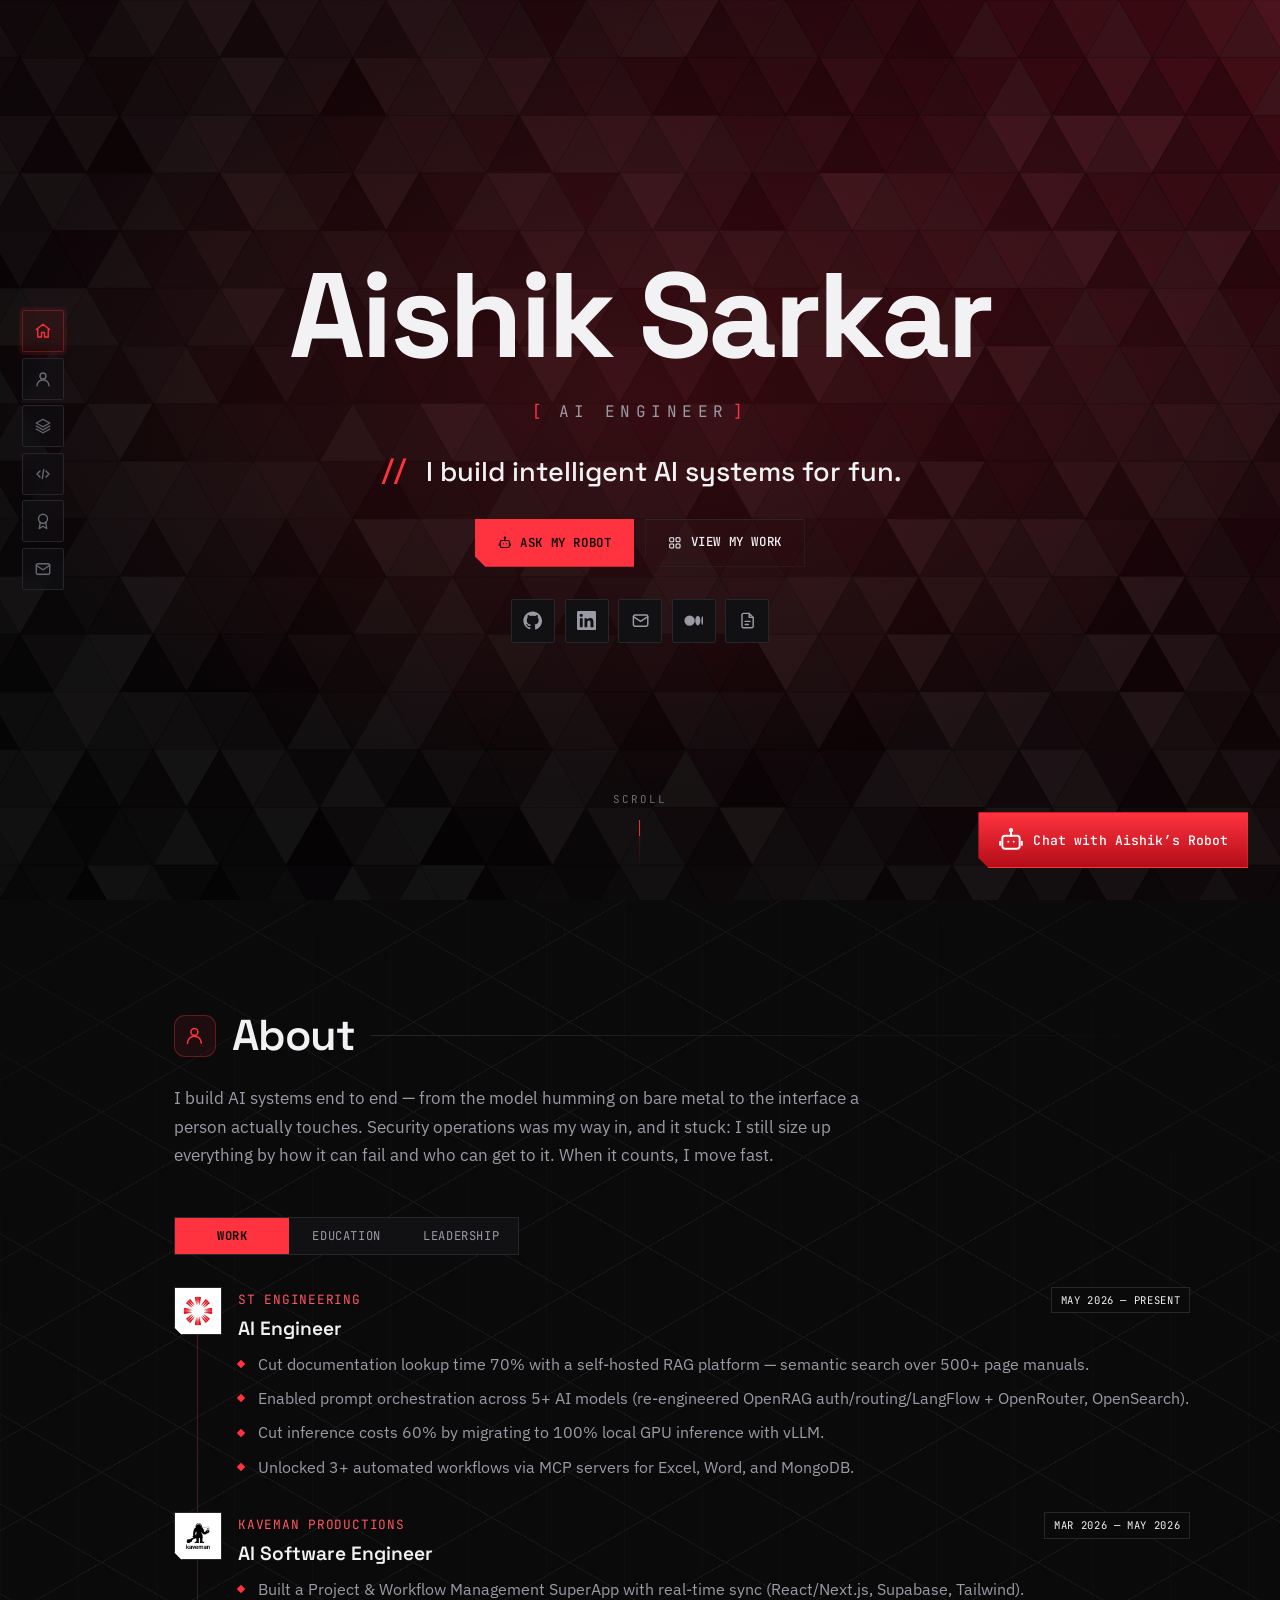
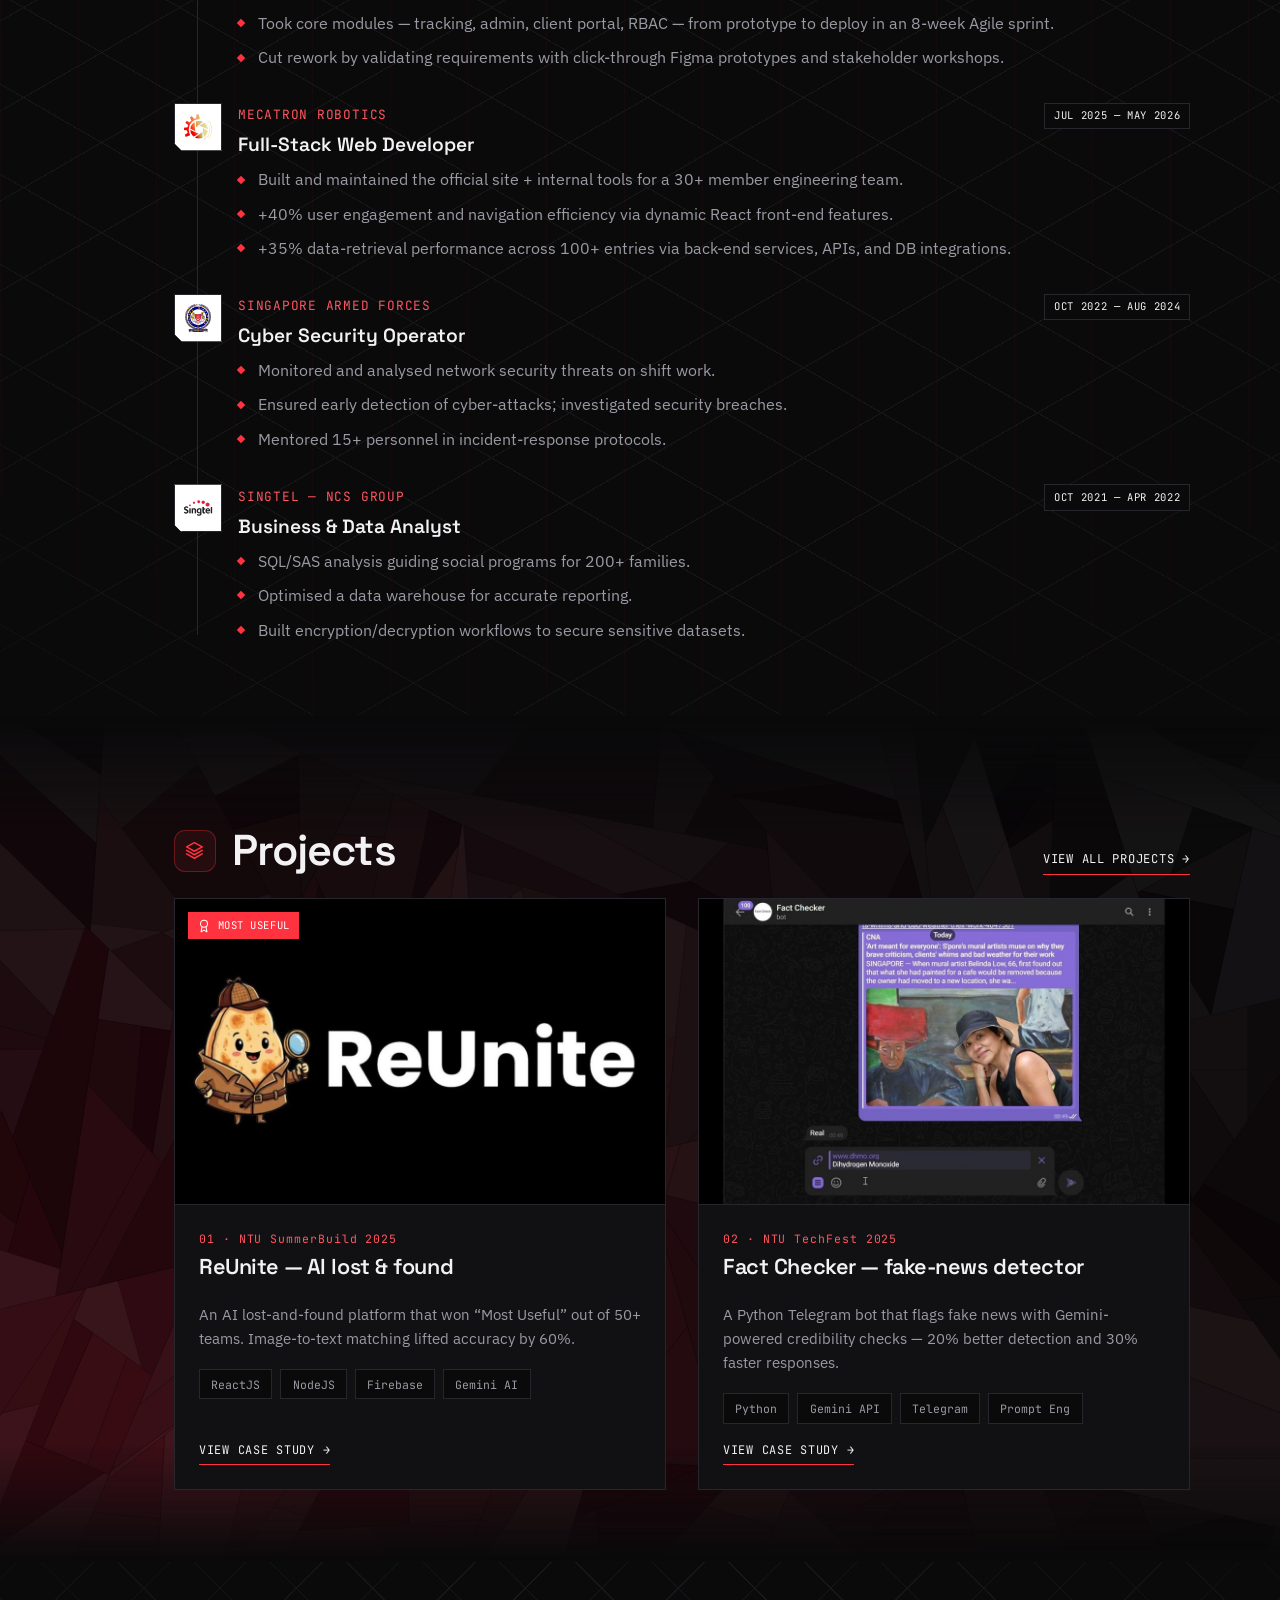
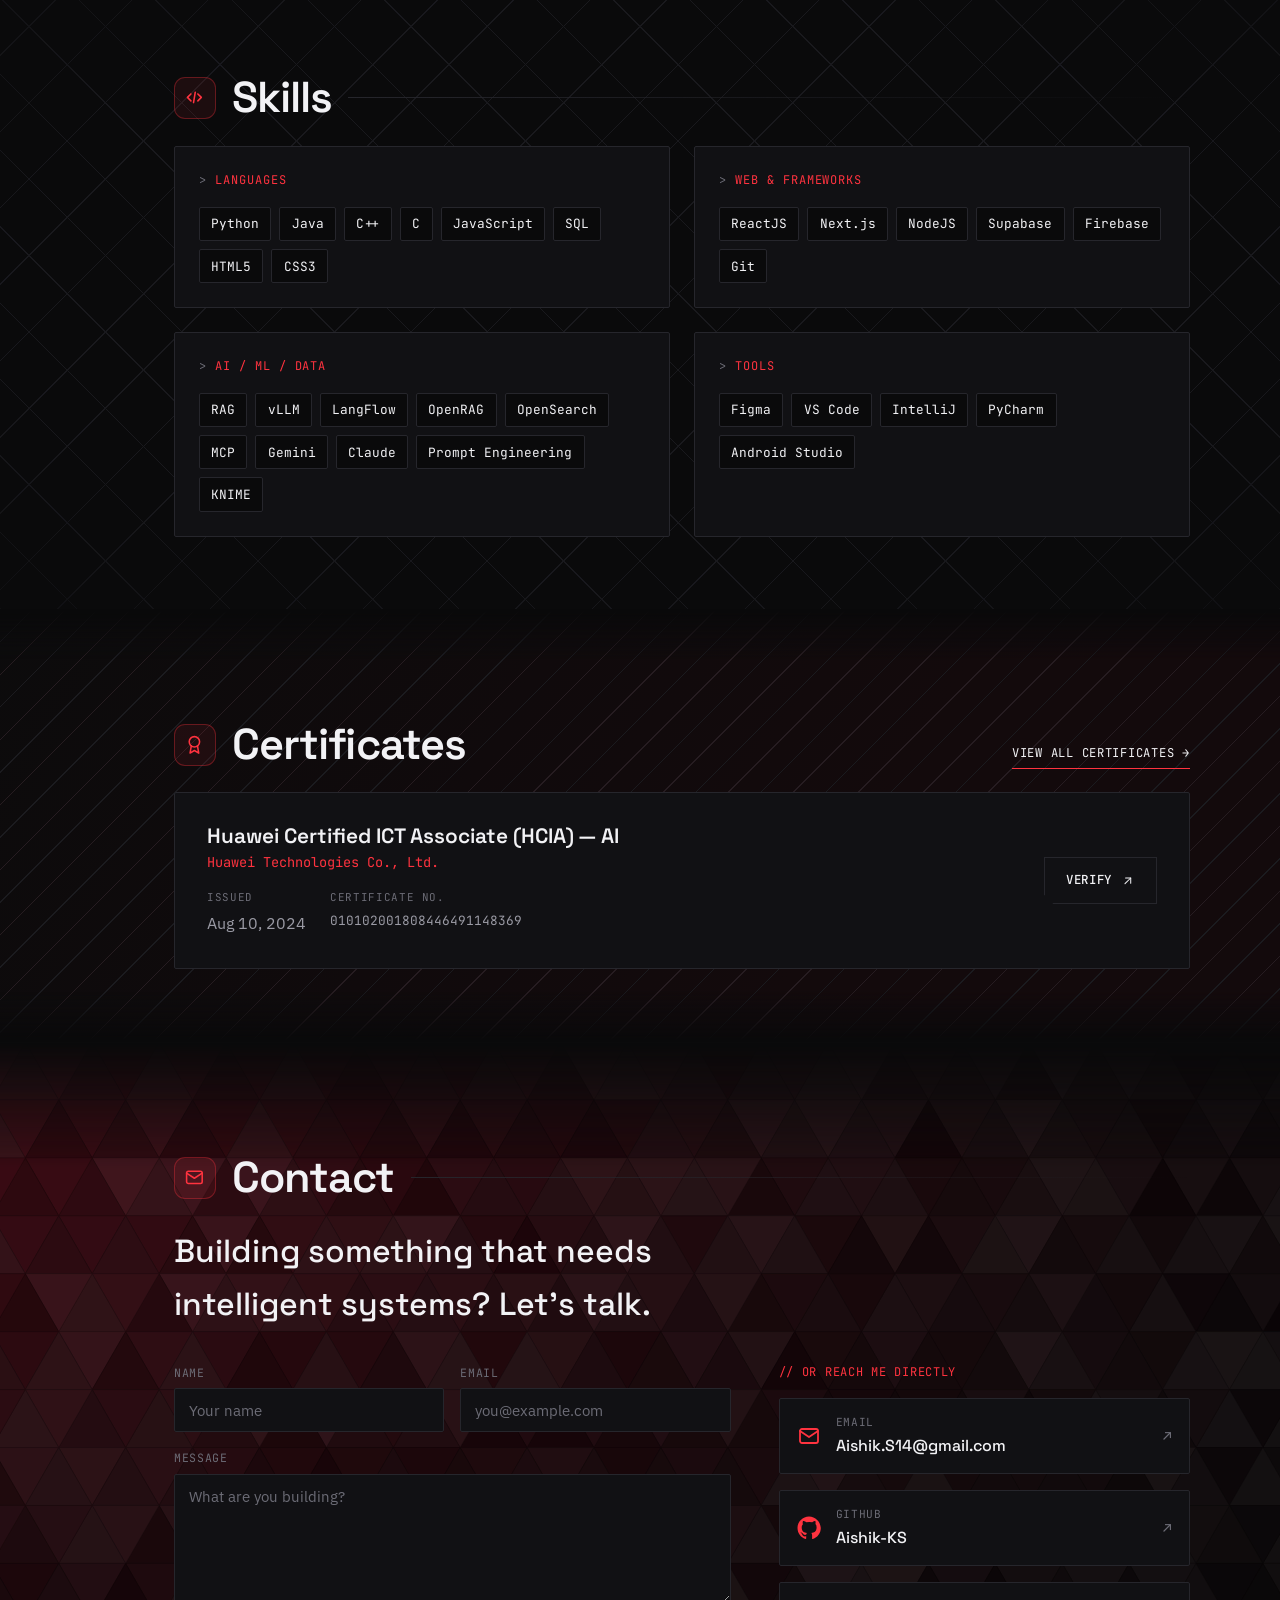
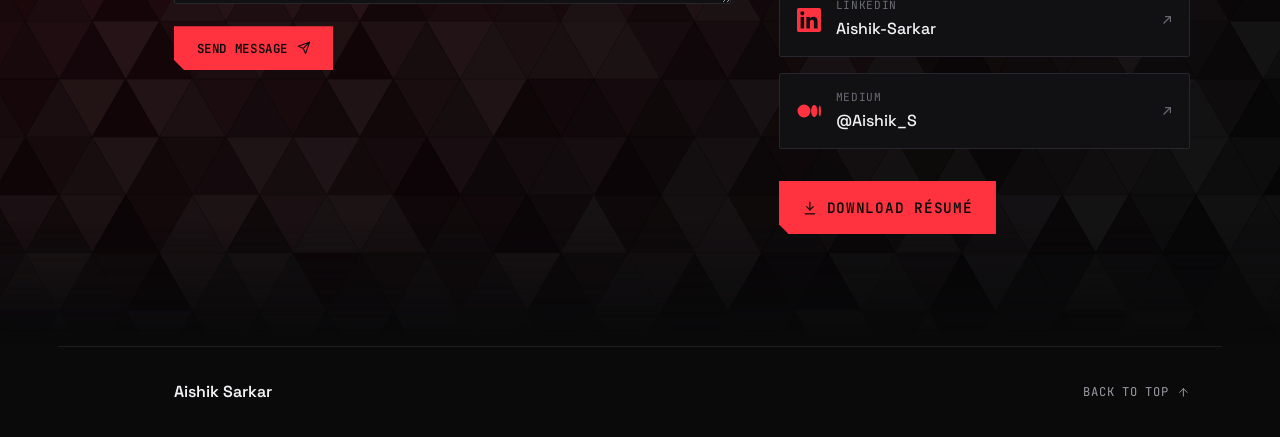
==== index.html @ 87cb4e8a "Website Upload" ====
<!DOCTYPE html>
<html lang="en">
<head>
  <meta charset="UTF-8" />
  <meta name="viewport" content="width=device-width, initial-scale=1.0" />

  <!-- ===== SEO / meta ===== -->
  <!-- Full legal name appears here once for SEO; display name is "Aishik Sarkar" everywhere on the page. -->
  <title>Aishik Kumar Sarkar — AI Software Engineer</title>
  <meta name="author" content="Aishik Kumar Sarkar" />
  <meta name="description" content="Aishik Sarkar — AI Software Engineer and CS (Hons) undergrad at NTU. I build self-hosted LLM systems and full-stack products." />
  <meta name="keywords" content="Aishik Sarkar, Aishik Kumar Sarkar, AI Software Engineer, LLM, RAG, NTU, portfolio" />
  <meta name="theme-color" content="#0a0a0b" />

  <!-- Open Graph / social preview (relative paths kept minimal; no external image dependency) -->
  <meta property="og:type" content="website" />
  <meta property="og:title" content="Aishik Sarkar — AI Software Engineer" />
  <meta property="og:description" content="I build intelligent AI systems for fun. Self-hosted LLM systems, RAG, and full-stack products." />
  <meta name="twitter:card" content="summary" />

  <!-- ===== Favicon: inline SVG data URI (no extra asset, crisp at any size) ===== -->
  <link rel="icon" href="data:image/svg+xml,%3Csvg%20xmlns='http://www.w3.org/2000/svg'%20viewBox='0%200%2032%2032'%3E%3Crect%20width='32'%20height='32'%20rx='7'%20fill='%230a0a0b'/%3E%3Ctext%20x='16'%20y='23'%20font-family='monospace'%20font-size='19'%20font-weight='700'%20text-anchor='middle'%20fill='%23ff333f'%3EA%3C/text%3E%3C/svg%3E" />

  <!-- ===== Fonts: Space Grotesk (display), IBM Plex Sans (body), JetBrains Mono (utility) ===== -->
  <link rel="preconnect" href="https://fonts.googleapis.com" />
  <link rel="preconnect" href="https://fonts.gstatic.com" crossorigin />
  <link rel="stylesheet"
    href="https://fonts.googleapis.com/css2?family=IBM+Plex+Sans:wght@400;500;600&family=JetBrains+Mono:wght@400;500;700&family=Space+Grotesk:wght@500;600;700&display=swap" />

  <!-- ===== Styles ===== -->
  <link rel="stylesheet" href="css/styles.css?v=5" />
</head>

<body>
  <!-- Accessibility: skip straight to content for keyboard/screen-reader users -->
  <a class="skip-link" href="#hero">Skip to content</a>

  <!-- Ambient background: layered red glow + faint grid + grain. Purely decorative. -->
  <div class="bg-ambient" aria-hidden="true">
    <!-- Isometric triangular mesh (see .bg-grid) — the main geometric texture. -->
    <div class="bg-grid"></div>
    <!-- Geometric accents: slow-rotating outlined shapes for a technical, engineered feel. -->
    <div class="bg-shape bg-shape--ring"></div>
    <div class="bg-shape bg-shape--diamond"></div>
    <div class="bg-shape bg-shape--hex"></div>
    <div class="bg-shape bg-shape--tri"></div>
    <div class="bg-shape bg-shape--plus bg-shape--plus-a"></div>
    <div class="bg-shape bg-shape--plus bg-shape--plus-b"></div>
    <div class="bg-grain"></div>
  </div>

  <!-- ============================================================= -->
  <!-- FLOATING SIDE NAVIGATION (desktop rail, expands on hover)      -->
  <!-- ============================================================= -->
  <nav class="sidenav" aria-label="Section navigation">
    <ul class="sidenav__list">
      <li>
        <a class="sidenav__link is-active" href="#hero" aria-label="Home">
          <span class="sidenav__icon" aria-hidden="true"><svg viewBox="0 0 24 24" fill="none" stroke="currentColor" stroke-width="1.8" stroke-linecap="round" stroke-linejoin="round"><path d="m3 10 9-7 9 7"/><path d="M5 9v11h5v-6h4v6h5V9"/></svg></span>
          <span class="sidenav__label">Home</span>
        </a>
      </li>
      <li>
        <a class="sidenav__link" href="#experience" aria-label="About">
          <span class="sidenav__icon" aria-hidden="true"><svg viewBox="0 0 24 24" fill="none" stroke="currentColor" stroke-width="1.8" stroke-linecap="round" stroke-linejoin="round"><path d="M20 21a8 8 0 1 0-16 0"/><circle cx="12" cy="8" r="4"/></svg></span>
          <span class="sidenav__label">About</span>
        </a>
      </li>
      <li>
        <a class="sidenav__link" href="#projects" aria-label="Projects">
          <span class="sidenav__icon" aria-hidden="true"><svg viewBox="0 0 24 24" fill="none" stroke="currentColor" stroke-width="1.8" stroke-linecap="round" stroke-linejoin="round"><path d="m12 3 9 5-9 5-9-5 9-5Z"/><path d="m3 12 9 5 9-5"/><path d="m3 16 9 5 9-5"/></svg></span>
          <span class="sidenav__label">Projects</span>
        </a>
      </li>
      <li>
        <a class="sidenav__link" href="#skills" aria-label="Skills">
          <span class="sidenav__icon" aria-hidden="true"><svg viewBox="0 0 24 24" fill="none" stroke="currentColor" stroke-width="1.8" stroke-linecap="round" stroke-linejoin="round"><path d="m8 8-4 4 4 4"/><path d="m16 8 4 4-4 4"/><path d="m13 6-2 12"/></svg></span>
          <span class="sidenav__label">Skills</span>
        </a>
      </li>
      <li>
        <a class="sidenav__link" href="#certificates" aria-label="Certificates">
          <span class="sidenav__icon" aria-hidden="true"><svg viewBox="0 0 24 24" fill="none" stroke="currentColor" stroke-width="1.8" stroke-linecap="round" stroke-linejoin="round"><circle cx="12" cy="9" r="6"/><path d="M8.5 13.5 7 22l5-3 5 3-1.5-8.5"/></svg></span>
          <span class="sidenav__label">Certificates</span>
        </a>
      </li>
      <li>
        <a class="sidenav__link" href="#contact" aria-label="Contact">
          <span class="sidenav__icon" aria-hidden="true"><svg viewBox="0 0 24 24" fill="none" stroke="currentColor" stroke-width="1.8" stroke-linecap="round" stroke-linejoin="round"><rect x="3" y="5" width="18" height="14" rx="2"/><path d="m3 7 9 6 9-6"/></svg></span>
          <span class="sidenav__label">Contact</span>
        </a>
      </li>
    </ul>
  </nav>

  <!-- Mobile: floating button that opens the drawer -->
  <button class="nav-toggle" aria-label="Open navigation menu" aria-expanded="false" aria-controls="mobile-drawer">
    <span class="nav-toggle__bar"></span>
    <span class="nav-toggle__bar"></span>
    <span class="nav-toggle__bar"></span>
  </button>

  <!-- Mobile: drawer overlay (populated with the same links) -->
  <div class="mobile-drawer" id="mobile-drawer" role="dialog" aria-modal="true" aria-label="Navigation menu" hidden>
    <nav class="mobile-drawer__nav" aria-label="Section navigation (mobile)">
      <a class="mobile-drawer__link" href="#hero"><span class="mobile-drawer__idx">01</span> Home</a>
      <a class="mobile-drawer__link" href="#experience"><span class="mobile-drawer__idx">02</span> About</a>
      <a class="mobile-drawer__link" href="#projects"><span class="mobile-drawer__idx">03</span> Projects</a>
      <a class="mobile-drawer__link" href="#skills"><span class="mobile-drawer__idx">04</span> Skills</a>
      <a class="mobile-drawer__link" href="#certificates"><span class="mobile-drawer__idx">05</span> Certificates</a>
      <a class="mobile-drawer__link" href="#contact"><span class="mobile-drawer__idx">06</span> Contact</a>
    </nav>
  </div>

  <main>
    <!-- ============================================================= -->
    <!-- 01 · HERO                                                      -->
    <!-- ============================================================= -->
    <section id="hero" class="hero" aria-labelledby="hero-name">
      <div class="hero__inner">
        <h1 id="hero-name" class="hero__name reveal">
          <span class="hero__name-box">
            <!-- Ghost reserves the final width so the streamed text types into a stable,
                 centered slot instead of re-centering on every character. -->
            <span class="hero__name-ghost" aria-hidden="true">Aishik Sarkar</span>
            <span class="hero__name-fill">
              <span class="hero__name-stream" data-stream data-stream-text="Aishik Sarkar">Aishik Sarkar</span>
            </span>
          </span>
        </h1>

        <p class="hero__role reveal">AI Engineer</p>

        <p class="hero__tagline reveal">I build intelligent AI systems for fun.</p>

        <div class="hero__cta reveal">
          <!-- Primary CTA opens the on-page assistant — a builder's twist on "contact me". -->
          <button type="button" class="btn btn--primary" data-chat-open>
            <svg class="icon" aria-hidden="true" viewBox="0 0 24 24" fill="none" stroke="currentColor" stroke-width="1.8" stroke-linecap="round" stroke-linejoin="round"><rect x="4" y="8" width="16" height="12" rx="2.5"/><path d="M12 8V4.5"/><circle cx="12" cy="3" r="1.1"/><path d="M9.5 13.5h.01M14.5 13.5h.01"/><path d="M2 13.5v3M22 13.5v3"/></svg>
            Ask my Robot
          </button>
          <a class="btn btn--ghost" href="#projects">
            <svg class="icon" aria-hidden="true" viewBox="0 0 24 24" fill="none" stroke="currentColor" stroke-width="1.8" stroke-linecap="round" stroke-linejoin="round"><rect x="3" y="3" width="7" height="7" rx="1.5"/><rect x="14" y="3" width="7" height="7" rx="1.5"/><rect x="3" y="14" width="7" height="7" rx="1.5"/><rect x="14" y="14" width="7" height="7" rx="1.5"/></svg>
            View my work
          </a>
        </div>

        <ul class="hero__socials reveal" aria-label="Elsewhere">
          <li>
            <a class="icon-link" href="https://github.com/Aishik-KS" target="_blank" rel="noopener noreferrer" aria-label="GitHub">
              <svg class="icon" aria-hidden="true" viewBox="0 0 24 24" fill="currentColor"><path d="M12 .5C5.7.5.5 5.7.5 12c0 5.1 3.3 9.4 7.9 10.9.6.1.8-.3.8-.6v-2c-3.2.7-3.9-1.5-3.9-1.5-.5-1.3-1.3-1.7-1.3-1.7-1.1-.7.1-.7.1-.7 1.2.1 1.8 1.2 1.8 1.2 1 1.8 2.7 1.3 3.4 1 .1-.8.4-1.3.7-1.6-2.6-.3-5.3-1.3-5.3-5.7 0-1.3.5-2.3 1.2-3.1-.1-.3-.5-1.5.1-3.1 0 0 1-.3 3.3 1.2a11.5 11.5 0 0 1 6 0C17.3 4.7 18.3 5 18.3 5c.6 1.6.2 2.8.1 3.1.8.8 1.2 1.8 1.2 3.1 0 4.4-2.7 5.4-5.3 5.7.4.4.8 1.1.8 2.2v3.3c0 .3.2.7.8.6 4.6-1.5 7.9-5.8 7.9-10.9C23.5 5.7 18.3.5 12 .5Z"/></svg>
            </a>
          </li>
          <li>
            <a class="icon-link" href="https://www.linkedin.com/in/Aishik-Sarkar" target="_blank" rel="noopener noreferrer" aria-label="LinkedIn">
              <svg class="icon" aria-hidden="true" viewBox="0 0 24 24" fill="currentColor"><path d="M20.4 20.4h-3.5v-5.6c0-1.3 0-3-1.9-3s-2.1 1.4-2.1 2.9v5.7H9.4V9h3.4v1.6h.1c.5-.9 1.6-1.9 3.4-1.9 3.6 0 4.3 2.4 4.3 5.5v6.2zM5.3 7.4a2 2 0 1 1 0-4.1 2 2 0 0 1 0 4.1zM7.1 20.4H3.6V9h3.5v11.4zM22.2 0H1.8C.8 0 0 .8 0 1.7v20.5c0 1 .8 1.7 1.8 1.7h20.4c1 0 1.8-.8 1.8-1.7V1.7c0-.9-.8-1.7-1.8-1.7z"/></svg>
            </a>
          </li>
          <li>
            <a class="icon-link" href="mailto:Aishik.S14@gmail.com" aria-label="Email">
              <svg class="icon" aria-hidden="true" viewBox="0 0 24 24" fill="none" stroke="currentColor" stroke-width="1.8" stroke-linecap="round" stroke-linejoin="round"><rect x="3" y="5" width="18" height="14" rx="2"/><path d="m3 7 9 6 9-6"/></svg>
            </a>
          </li>
          <li>
            <a class="icon-link" href="https://medium.com/@Aishik_S" target="_blank" rel="noopener noreferrer" aria-label="Medium">
              <svg class="icon" aria-hidden="true" viewBox="0 0 24 24" fill="currentColor"><path d="M13.5 12a6.5 6.5 0 1 1-13 0 6.5 6.5 0 0 1 13 0ZM20.5 12c0 3.4-1.5 6.1-3.2 6.1-1.8 0-3.2-2.7-3.2-6.1 0-3.4 1.4-6.1 3.2-6.1 1.7 0 3.2 2.7 3.2 6.1ZM24 12c0 3-.5 5.5-1.2 5.5-.6 0-1.1-2.5-1.1-5.5s.5-5.5 1.1-5.5c.7 0 1.2 2.5 1.2 5.5Z"/></svg>
            </a>
          </li>
          <li>
            <a class="icon-link" href="assets/resume.pdf" target="_blank" rel="noopener noreferrer" aria-label="Résumé (PDF)">
              <svg class="icon" aria-hidden="true" viewBox="0 0 24 24" fill="none" stroke="currentColor" stroke-width="1.8" stroke-linecap="round" stroke-linejoin="round"><path d="M14 3H7a2 2 0 0 0-2 2v14a2 2 0 0 0 2 2h10a2 2 0 0 0 2-2V8z"/><path d="M14 3v5h5"/><path d="M9 13h6M9 17h4"/></svg>
            </a>
          </li>
        </ul>
      </div>

      <a class="hero__scroll" href="#experience" aria-label="Scroll to About section">
        <span class="hero__scroll-text">scroll</span>
        <span class="hero__scroll-line" aria-hidden="true"></span>
      </a>
    </section>

    <!-- ============================================================= -->
    <!-- 01 · EXPERIENCE — combined tabs: Experience / Education /       -->
    <!--      Leadership. (About prose folded into the intro below.)     -->
    <!-- ============================================================= -->
    <section id="experience" class="section sec-mesh">
      <header class="section__head reveal">
        <span class="section__idx" aria-hidden="true"><svg viewBox="0 0 24 24" fill="none" stroke="currentColor" stroke-width="1.8" stroke-linecap="round" stroke-linejoin="round"><path d="M20 21a8 8 0 1 0-16 0"/><circle cx="12" cy="8" r="4"/></svg></span>
        <h2 class="section__title">About</h2>
        <span class="section__rule" aria-hidden="true"></span>
      </header>

      <p class="section__intro reveal">
        I build AI systems end to end &mdash; from the model humming on bare metal to the interface
        a person actually touches. Security operations was my way in, and it stuck: I still size up
        everything by how it can fail and who can get to it. When it counts, I move fast.
      </p>

      <!-- `style="grid-template-columns:1fr"` collapses the About layout to full width
           while the aside (portrait + résumé) is hidden. Remove it to restore the two-column
           layout when the aside below is reactivated. -->
      <div class="exp-grid" style="grid-template-columns:1fr">
        <div class="exp-main">
          <!-- Segmented toggle with a sliding indicator (JS moves .seg__ind). -->
          <div class="seg reveal" id="expSeg" role="tablist" aria-label="Work, education, or leadership">
            <button class="seg__btn is-active" role="tab" id="tab-work" aria-selected="true" aria-controls="panel-work" type="button">Work</button>
            <button class="seg__btn" role="tab" id="tab-edu" aria-selected="false" aria-controls="panel-edu" type="button" tabindex="-1">Education</button>
            <button class="seg__btn" role="tab" id="tab-lead" aria-selected="false" aria-controls="panel-lead" type="button" tabindex="-1">Leadership</button>
            <span class="seg__ind" aria-hidden="true"></span>
          </div>

          <!-- Work — timeline entries keep the current style, now with org logo tiles. -->
          <div class="tl-panel reveal" role="tabpanel" id="panel-work" aria-labelledby="tab-work" tabindex="0">
            <ol class="timeline">
              <li class="timeline__item">
                <span class="timeline__logo" aria-hidden="true"><img src="assets/img/logos/st.png" alt="" onload="this.parentNode.classList.add('has-img')" onerror="this.remove()">ST</span>
                <div class="timeline__body">
                  <div class="timeline__head"><span class="timeline__org">ST Engineering</span><span class="timeline__date">May 2026 — Present</span></div>
                  <h3 class="timeline__role">AI Engineer</h3>
                  <ul class="timeline__points">
                    <li>Cut documentation lookup time 70% with a self-hosted RAG platform — semantic search over 500+ page manuals.</li>
                    <li>Enabled prompt orchestration across 5+ AI models (re-engineered OpenRAG auth/routing/LangFlow + OpenRouter, OpenSearch).</li>
                    <li>Cut inference costs 60% by migrating to 100% local GPU inference with vLLM.</li>
                    <li>Unlocked 3+ automated workflows via MCP servers for Excel, Word, and MongoDB.</li>
                  </ul>
                </div>
              </li>
              <li class="timeline__item">
                <span class="timeline__logo" aria-hidden="true"><img src="assets/img/logos/kaveman.png" alt="" onload="this.parentNode.classList.add('has-img')" onerror="this.remove()">KP</span>
                <div class="timeline__body">
                  <div class="timeline__head"><span class="timeline__org">Kaveman Productions</span><span class="timeline__date">Mar 2026 — May 2026</span></div>
                  <h3 class="timeline__role">AI Software Engineer</h3>
                  <ul class="timeline__points">
                    <li>Built a Project &amp; Workflow Management SuperApp with real-time sync (React/Next.js, Supabase, Tailwind).</li>
                    <li>Took core modules — tracking, admin, client portal, RBAC — from prototype to deploy in an 8-week Agile sprint.</li>
                    <li>Cut rework by validating requirements with click-through Figma prototypes and stakeholder workshops.</li>
                  </ul>
                </div>
              </li>
              <li class="timeline__item">
                <span class="timeline__logo" aria-hidden="true"><img src="assets/img/logos/mecatron.png" alt="" onload="this.parentNode.classList.add('has-img')" onerror="this.remove()">MR</span>
                <div class="timeline__body">
                  <div class="timeline__head"><span class="timeline__org">Mecatron Robotics</span><span class="timeline__date">Jul 2025 — May 2026</span></div>
                  <h3 class="timeline__role">Full-Stack Web Developer</h3>
                  <ul class="timeline__points">
                    <li>Built and maintained the official site + internal tools for a 30+ member engineering team.</li>
                    <li>+40% user engagement and navigation efficiency via dynamic React front-end features.</li>
                    <li>+35% data-retrieval performance across 100+ entries via back-end services, APIs, and DB integrations.</li>
                  </ul>
                </div>
              </li>
              <li class="timeline__item">
                <span class="timeline__logo" aria-hidden="true"><img src="assets/img/logos/saf.png" alt="" onload="this.parentNode.classList.add('has-img')" onerror="this.remove()">SAF</span>
                <div class="timeline__body">
                  <div class="timeline__head"><span class="timeline__org">Singapore Armed Forces</span><span class="timeline__date">Oct 2022 — Aug 2024</span></div>
                  <h3 class="timeline__role">Cyber Security Operator</h3>
                  <ul class="timeline__points">
                    <li>Monitored and analysed network security threats on shift work.</li>
                    <li>Ensured early detection of cyber-attacks; investigated security breaches.</li>
                    <li>Mentored 15+ personnel in incident-response protocols.</li>
                  </ul>
                </div>
              </li>
              <li class="timeline__item">
                <span class="timeline__logo" aria-hidden="true"><img src="assets/img/logos/singtel.png" alt="" onload="this.parentNode.classList.add('has-img')" onerror="this.remove()">NCS</span>
                <div class="timeline__body">
                  <div class="timeline__head"><span class="timeline__org">Singtel — NCS Group</span><span class="timeline__date">Oct 2021 — Apr 2022</span></div>
                  <h3 class="timeline__role">Business &amp; Data Analyst</h3>
                  <ul class="timeline__points">
                    <li>SQL/SAS analysis guiding social programs for 200+ families.</li>
                    <li>Optimised a data warehouse for accurate reporting.</li>
                    <li>Built encryption/decryption workflows to secure sensitive datasets.</li>
                  </ul>
                </div>
              </li>
            </ol>
          </div>

          <!-- Education -->
          <div class="tl-panel reveal" role="tabpanel" id="panel-edu" aria-labelledby="tab-edu" tabindex="0" hidden>
            <ol class="timeline">
              <li class="timeline__item">
                <span class="timeline__logo" aria-hidden="true"><img src="assets/img/logos/ntu.png" alt="" onload="this.parentNode.classList.add('has-img')" onerror="this.remove()">NTU</span>
                <div class="timeline__body">
                  <div class="timeline__head"><span class="timeline__org">Nanyang Technological University</span><span class="timeline__date">Aug 2024 — Jun 2028</span></div>
                  <h3 class="timeline__role">BComp (Hons), Computer Science</h3>
                  <ul class="timeline__points">
                    <li>Double specialisation in AI &amp; Data Science.</li>
                    <li>Work-Study Degree Programme with ST Engineering.</li>
                    <li>Coursework: data structures &amp; algorithms, AI, software engineering, OS.</li>
                  </ul>
                </div>
              </li>
              <li class="timeline__item">
                <span class="timeline__logo" aria-hidden="true"><img src="assets/img/logos/sp.png" alt="" onload="this.parentNode.classList.add('has-img')" onerror="this.remove()">SP</span>
                <div class="timeline__body">
                  <div class="timeline__head"><span class="timeline__org">Singapore Polytechnic</span><span class="timeline__date">Aug 2019 — Apr 2022</span></div>
                  <h3 class="timeline__role">Diploma, Computer Engineering</h3>
                  <ul class="timeline__points">
                    <li>Singtel Engineering Scholar · Director&rsquo;s Honour Roll 2019.</li>
                    <li>CCA Gold with Honours · Certificate of Achievement 2020.</li>
                    <li>Focus: machine learning, IoT, and embedded systems.</li>
                  </ul>
                </div>
              </li>
            </ol>
          </div>

          <!-- Leadership -->
          <div class="tl-panel reveal" role="tabpanel" id="panel-lead" aria-labelledby="tab-lead" tabindex="0" hidden>
            <ol class="timeline">
              <li class="timeline__item">
                <span class="timeline__logo" aria-hidden="true"><img src="assets/img/logos/dlw.png?v=3" alt="" onload="this.parentNode.classList.add('has-img')" onerror="this.remove()">DLW</span>
                <div class="timeline__body">
                  <div class="timeline__head"><span class="timeline__org">NTU Deep Learning Week 2027</span><span class="timeline__date">May 2026 — Present</span></div>
                  <h3 class="timeline__role">Deputy President</h3>
                  <ul class="timeline__points">
                    <li>Lead one of ASEAN&rsquo;s largest student-run AI hackathons — 1000+ participants.</li>
                    <li>Oversee 50+ organizers across 5 executive divisions.</li>
                    <li>Drive partnerships with industry sponsors, universities, and AI professionals.</li>
                  </ul>
                </div>
              </li>
              <li class="timeline__item">
                <span class="timeline__logo" aria-hidden="true"><img src="assets/img/logos/dlw.png?v=3" alt="" onload="this.parentNode.classList.add('has-img')" onerror="this.remove()">DLW</span>
                <div class="timeline__body">
                  <div class="timeline__head"><span class="timeline__org">NTU Deep Learning Week 2026</span><span class="timeline__date">Aug 2025 — May 2026</span></div>
                  <h3 class="timeline__role">Academics Division</h3>
                  <ul class="timeline__points">
                    <li>Built the academic framework for a 7-day AI hackathon with 1000+ participants.</li>
                    <li>Defined the technical scope and evaluation workflow for each track.</li>
                    <li>Built an automated scoring system that cut manual evaluation time.</li>
                  </ul>
                </div>
              </li>
              <li class="timeline__item">
                <span class="timeline__logo" aria-hidden="true"><img src="assets/img/logos/mlda.png" alt="" onload="this.parentNode.classList.add('has-img')" onerror="this.remove()">MLDA</span>
                <div class="timeline__body">
                  <div class="timeline__head"><span class="timeline__org">NTU Machine Learning &amp; Data Analytics</span><span class="timeline__date">Aug 2025 — May 2026</span></div>
                  <h3 class="timeline__role">Community Projects</h3>
                  <ul class="timeline__points">
                    <li>Organised 3 technical events for 80+ attendees.</li>
                    <li>Ran mini-hackathons for 50+ active members.</li>
                    <li>Coordinated logistics and external collaboration for 3+ workshops.</li>
                  </ul>
                </div>
              </li>
              <li class="timeline__item">
                <span class="timeline__logo" aria-hidden="true"><img src="assets/img/logos/infocomm.png" alt="" onload="this.parentNode.classList.add('has-img')" onerror="this.remove()">IC</span>
                <div class="timeline__body">
                  <div class="timeline__head"><span class="timeline__org">SP Infocomm Club</span><span class="timeline__date">Apr 2020 — Sep 2021</span></div>
                  <h3 class="timeline__role">Head of Events</h3>
                  <ul class="timeline__points">
                    <li>Led a 10-member team to organise 7 tech events for 300+ students.</li>
                    <li>Partnered with SmartCademy to run hands-on programming workshops.</li>
                    <li>Coordinated logistics and sponsorships — +200% event turnout.</li>
                  </ul>
                </div>
              </li>
            </ol>
          </div>
        </div><!-- /.exp-main -->

        <!-- ==============================================================
             ABOUT ASIDE (portrait + résumé button) — TEMPORARILY HIDDEN.
             Portrait is out until a real photoshoot; the résumé button is
             hidden to match (résumé is still linked from the hero + Contact).
             TO REACTIVATE: un-comment the <aside> below, AND remove the inline
             `style="grid-template-columns:1fr"` on .exp-grid above. Drop a real
             photo at assets/img/profile.svg (or .jpg, updating the src).

        <aside class="exp-aside reveal">
          <div class="about-portrait bracket">
            <img src="assets/img/profile.svg" alt="Portrait of Aishik Sarkar" />
          </div>
          <a class="btn btn--primary" href="assets/resume.pdf" target="_blank" rel="noopener noreferrer">
            Download résumé
            <svg class="icon" aria-hidden="true" viewBox="0 0 24 24" fill="none" stroke="currentColor" stroke-width="1.8" stroke-linecap="round" stroke-linejoin="round"><path d="M12 3v12"/><path d="m7 10 5 5 5-5"/><path d="M5 21h14"/></svg>
          </a>
        </aside>
             ============================================================== -->
      </div>
    </section>

    <!-- ============================================================= -->
    <!-- 02 · PROJECTS — compact cards linking to case-study pages      -->
    <!-- ============================================================= -->
    <section id="projects" class="section sec-shards">
      <div class="section-head reveal">
        <div class="section-head__lead">
          <span class="section__idx" aria-hidden="true"><svg viewBox="0 0 24 24" fill="none" stroke="currentColor" stroke-width="1.8" stroke-linecap="round" stroke-linejoin="round"><path d="m12 3 9 5-9 5-9-5 9-5Z"/><path d="m3 12 9 5 9-5"/><path d="m3 16 9 5 9-5"/></svg></span>
          <h2 class="section__title">Projects</h2>
        </div>
        <a class="view-all" href="projects/index.html">View all projects <span aria-hidden="true">→</span></a>
      </div>

      <div class="project-grid">
        <!-- ReUnite -->
        <article class="pcard reveal">
          <a class="pcard__media" href="projects/reunite.html" aria-label="Open ReUnite case study">
            <img src="assets/img/poster-reunite.jpg" alt="Preview of the ReUnite AI lost-and-found platform" loading="lazy" />
            <span class="pcard__award"><svg aria-hidden="true" viewBox="0 0 24 24" fill="none" stroke="currentColor" stroke-width="1.8" stroke-linecap="round" stroke-linejoin="round"><circle cx="12" cy="8" r="6"/><path d="M8.5 13.5 7 22l5-3 5 3-1.5-8.5"/></svg> Most Useful</span>
          </a>
          <div class="pcard__body">
            <span class="pcard__idx">01 · NTU SummerBuild 2025</span>
            <h3 class="pcard__title">ReUnite — AI lost &amp; found</h3>
            <p class="pcard__desc">
              An AI lost-and-found platform that won &ldquo;Most Useful&rdquo; out of 50+ teams.
              Image-to-text matching lifted accuracy by 60%.
            </p>
            <ul class="tags">
              <li class="tag">ReactJS</li><li class="tag">NodeJS</li><li class="tag">Firebase</li><li class="tag">Gemini AI</li>
            </ul>
            <a class="pcard__link" href="projects/reunite.html">View case study <span aria-hidden="true">→</span></a>
          </div>
        </article>

        <!-- Fact Checker -->
        <article class="pcard reveal">
          <a class="pcard__media" href="projects/fact-checker.html" aria-label="Open Fact Checker case study">
            <img src="assets/img/poster-fact-checker.jpg" alt="Preview of the Fact Checker fake-news detector" loading="lazy" />
          </a>
          <div class="pcard__body">
            <span class="pcard__idx">02 · NTU TechFest 2025</span>
            <h3 class="pcard__title">Fact Checker — fake-news detector</h3>
            <p class="pcard__desc">
              A Python Telegram bot that flags fake news with Gemini-powered credibility checks —
              20% better detection and 30% faster responses.
            </p>
            <ul class="tags">
              <li class="tag">Python</li><li class="tag">Gemini API</li><li class="tag">Telegram</li><li class="tag">Prompt Eng</li>
            </ul>
            <a class="pcard__link" href="projects/fact-checker.html">View case study <span aria-hidden="true">→</span></a>
          </div>
        </article>
      </div>
    </section>

    <!-- ============================================================= -->
    <!-- 03 · SKILLS                                                   -->
    <!-- ============================================================= -->
    <section id="skills" class="section sec-diamonds">
      <header class="section__head reveal">
        <span class="section__idx" aria-hidden="true"><svg viewBox="0 0 24 24" fill="none" stroke="currentColor" stroke-width="1.8" stroke-linecap="round" stroke-linejoin="round"><path d="m8 8-4 4 4 4"/><path d="m16 8 4 4-4 4"/><path d="m13 6-2 12"/></svg></span>
        <h2 class="section__title">Skills</h2>
        <span class="section__rule" aria-hidden="true"></span>
      </header>

      <div class="skills">
        <div class="skill-group reveal">
          <p class="skill-group__label">Languages</p>
          <ul class="skill-group__tags">
            <li>Python</li><li>Java</li><li>C++</li><li>C</li><li>JavaScript</li><li>SQL</li><li>HTML5</li><li>CSS3</li>
          </ul>
        </div>
        <div class="skill-group reveal">
          <p class="skill-group__label">Web &amp; Frameworks</p>
          <ul class="skill-group__tags">
            <li>ReactJS</li><li>Next.js</li><li>NodeJS</li><li>Supabase</li><li>Firebase</li><li>Git</li>
          </ul>
        </div>
        <div class="skill-group reveal">
          <p class="skill-group__label">AI / ML / Data</p>
          <ul class="skill-group__tags">
            <li>RAG</li><li>vLLM</li><li>LangFlow</li><li>OpenRAG</li><li>OpenSearch</li><li>MCP</li><li>Gemini</li><li>Claude</li><li>Prompt Engineering</li><li>KNIME</li>
          </ul>
        </div>
        <div class="skill-group reveal">
          <p class="skill-group__label">Tools</p>
          <ul class="skill-group__tags">
            <li>Figma</li><li>VS Code</li><li>IntelliJ</li><li>PyCharm</li><li>Android Studio</li>
          </ul>
        </div>
      </div>
    </section>

    <!-- ============================================================= -->
    <!-- 08 · CERTIFICATES                                             -->
    <!-- ============================================================= -->
    <section id="certificates" class="section sec-diagonal">
      <div class="section-head reveal">
        <div class="section-head__lead">
          <span class="section__idx" aria-hidden="true"><svg viewBox="0 0 24 24" fill="none" stroke="currentColor" stroke-width="1.8" stroke-linecap="round" stroke-linejoin="round"><circle cx="12" cy="9" r="6"/><path d="M8.5 13.5 7 22l5-3 5 3-1.5-8.5"/></svg></span>
          <h2 class="section__title">Certificates</h2>
        </div>
        <a class="view-all" href="certificates.html">View all certificates <span aria-hidden="true">→</span></a>
      </div>

      <article class="cert reveal">
        <div class="cert__main">
          <h3 class="cert__name">Huawei Certified ICT Associate (HCIA) — AI</h3>
          <p class="cert__org">Huawei Technologies Co., Ltd.</p>
          <dl class="cert__meta">
            <div><dt>Issued</dt><dd>Aug 10, 2024</dd></div>
            <div><dt>Certificate No.</dt><dd class="cert__num">010102001808446491148369</dd></div>
          </dl>
        </div>
        <a class="btn btn--ghost cert__verify" href="http://support.huawei.com/learning/verifycertificate" target="_blank" rel="noopener noreferrer">
          Verify
          <svg class="icon" aria-hidden="true" viewBox="0 0 24 24" fill="none" stroke="currentColor" stroke-width="1.8" stroke-linecap="round" stroke-linejoin="round"><path d="M7 17 17 7"/><path d="M8 7h9v9"/></svg>
        </a>
      </article>
    </section>

    <!-- ============================================================= -->
    <!-- 05 · CONTACT                                                  -->
    <!-- ============================================================= -->
    <section id="contact" class="section section--contact sec-mosaic sec-mosaic--flip">
      <header class="section__head reveal">
        <span class="section__idx" aria-hidden="true"><svg viewBox="0 0 24 24" fill="none" stroke="currentColor" stroke-width="1.8" stroke-linecap="round" stroke-linejoin="round"><rect x="3" y="5" width="18" height="14" rx="2"/><path d="m3 7 9 6 9-6"/></svg></span>
        <h2 class="section__title">Contact</h2>
        <span class="section__rule" aria-hidden="true"></span>
      </header>

      <div class="contact reveal">
        <p class="contact__lead">Building something that needs intelligent systems? Let&rsquo;s talk.</p>

        <div class="contact__cols">
          <!-- Static-host friendly: this form opens the visitor's mail app with the
               message prefilled (see initContactForm in js/main.js). To deliver straight
               to an inbox instead, point the <form action> at a Formspree endpoint. -->
          <form class="cform" data-cform novalidate>
            <div class="cform__row">
              <label class="cform__field">
                <span class="cform__label">Name</span>
                <input class="cform__input" type="text" name="name" autocomplete="name" placeholder="Your name" required />
              </label>
              <label class="cform__field">
                <span class="cform__label">Email</span>
                <input class="cform__input" type="email" name="email" autocomplete="email" placeholder="you@example.com" required />
              </label>
            </div>
            <label class="cform__field">
              <span class="cform__label">Message</span>
              <textarea class="cform__input cform__textarea" name="message" placeholder="What are you building?" required></textarea>
            </label>
            <button class="btn btn--primary cform__submit" type="submit">
              Send message
              <svg class="icon" aria-hidden="true" viewBox="0 0 24 24" fill="none" stroke="currentColor" stroke-width="1.8" stroke-linecap="round" stroke-linejoin="round"><path d="M22 2 11 13"/><path d="M22 2 15 22l-4-9-9-4 20-7Z"/></svg>
            </button>
            <p class="cform__note" data-cform-note role="status" aria-live="polite"></p>
          </form>

          <div class="contact__direct">
            <p class="contact__direct-label">// or reach me directly</p>
            <div class="contact__grid">
              <a class="contact__link" href="mailto:Aishik.S14@gmail.com">
            <svg class="icon" aria-hidden="true" viewBox="0 0 24 24" fill="none" stroke="currentColor" stroke-width="1.8" stroke-linecap="round" stroke-linejoin="round"><rect x="3" y="5" width="18" height="14" rx="2"/><path d="m3 7 9 6 9-6"/></svg>
            <span class="contact__link-key">Email</span>
            <span class="contact__link-val">Aishik.S14@gmail.com</span>
          </a>
          <a class="contact__link" href="https://github.com/Aishik-KS" target="_blank" rel="noopener noreferrer">
            <svg class="icon" aria-hidden="true" viewBox="0 0 24 24" fill="currentColor"><path d="M12 .5C5.7.5.5 5.7.5 12c0 5.1 3.3 9.4 7.9 10.9.6.1.8-.3.8-.6v-2c-3.2.7-3.9-1.5-3.9-1.5-.5-1.3-1.3-1.7-1.3-1.7-1.1-.7.1-.7.1-.7 1.2.1 1.8 1.2 1.8 1.2 1 1.8 2.7 1.3 3.4 1 .1-.8.4-1.3.7-1.6-2.6-.3-5.3-1.3-5.3-5.7 0-1.3.5-2.3 1.2-3.1-.1-.3-.5-1.5.1-3.1 0 0 1-.3 3.3 1.2a11.5 11.5 0 0 1 6 0C17.3 4.7 18.3 5 18.3 5c.6 1.6.2 2.8.1 3.1.8.8 1.2 1.8 1.2 3.1 0 4.4-2.7 5.4-5.3 5.7.4.4.8 1.1.8 2.2v3.3c0 .3.2.7.8.6 4.6-1.5 7.9-5.8 7.9-10.9C23.5 5.7 18.3.5 12 .5Z"/></svg>
            <span class="contact__link-key">GitHub</span>
            <span class="contact__link-val">Aishik-KS</span>
          </a>
          <a class="contact__link" href="https://www.linkedin.com/in/Aishik-Sarkar" target="_blank" rel="noopener noreferrer">
            <svg class="icon" aria-hidden="true" viewBox="0 0 24 24" fill="currentColor"><path d="M20.4 20.4h-3.5v-5.6c0-1.3 0-3-1.9-3s-2.1 1.4-2.1 2.9v5.7H9.4V9h3.4v1.6h.1c.5-.9 1.6-1.9 3.4-1.9 3.6 0 4.3 2.4 4.3 5.5v6.2zM5.3 7.4a2 2 0 1 1 0-4.1 2 2 0 0 1 0 4.1zM7.1 20.4H3.6V9h3.5v11.4zM22.2 0H1.8C.8 0 0 .8 0 1.7v20.5c0 1 .8 1.7 1.8 1.7h20.4c1 0 1.8-.8 1.8-1.7V1.7c0-.9-.8-1.7-1.8-1.7z"/></svg>
            <span class="contact__link-key">LinkedIn</span>
            <span class="contact__link-val">Aishik-Sarkar</span>
          </a>
          <a class="contact__link" href="https://medium.com/@Aishik_S" target="_blank" rel="noopener noreferrer">
            <svg class="icon" aria-hidden="true" viewBox="0 0 24 24" fill="currentColor"><path d="M13.5 12a6.5 6.5 0 1 1-13 0 6.5 6.5 0 0 1 13 0ZM20.5 12c0 3.4-1.5 6.1-3.2 6.1-1.8 0-3.2-2.7-3.2-6.1 0-3.4 1.4-6.1 3.2-6.1 1.7 0 3.2 2.7 3.2 6.1ZM24 12c0 3-.5 5.5-1.2 5.5-.6 0-1.1-2.5-1.1-5.5s.5-5.5 1.1-5.5c.7 0 1.2 2.5 1.2 5.5Z"/></svg>
            <span class="contact__link-key">Medium</span>
            <span class="contact__link-val">@Aishik_S</span>
          </a>
            </div>

            <a class="btn btn--primary contact__resume" href="assets/resume.pdf" target="_blank" rel="noopener noreferrer">
              <svg class="icon" aria-hidden="true" viewBox="0 0 24 24" fill="none" stroke="currentColor" stroke-width="1.8" stroke-linecap="round" stroke-linejoin="round"><path d="M12 3v12"/><path d="m7 10 5 5 5-5"/><path d="M5 21h14"/></svg>
              Download résumé
            </a>
          </div><!-- /.contact__direct -->
        </div><!-- /.contact__cols -->
      </div>
    </section>
  </main>

  <footer class="footer">
    <p class="footer__name">Aishik Sarkar</p>
    <a class="footer__top" href="#hero" data-scroll-top>
      Back to top
      <svg aria-hidden="true" viewBox="0 0 24 24" fill="none" stroke="currentColor" stroke-width="1.8" stroke-linecap="round" stroke-linejoin="round"><path d="M12 19V5"/><path d="m5 12 7-7 7 7"/></svg>
    </a>
  </footer>

  <!-- ============================================================= -->
  <!-- AISHIK'S ROBOT — client-side assistant (floating chat widget). -->
  <!-- Answers are matched against a built-in knowledge base in       -->
  <!-- js/chatbot.js — no backend, no API keys, works offline.        -->
  <!-- ============================================================= -->
  <div class="chat" id="chat">
    <button class="chat__fab" type="button" data-chat-toggle aria-label="Open Aishik's Robot" aria-expanded="false" aria-controls="chat-panel">
      <svg class="chat__fab-icon" aria-hidden="true" viewBox="0 0 24 24" fill="none" stroke="currentColor" stroke-width="1.8" stroke-linecap="round" stroke-linejoin="round"><rect x="4" y="8" width="16" height="12" rx="2.5"/><path d="M12 8V4.5"/><circle cx="12" cy="3" r="1.1"/><path d="M9.5 13.5h.01M14.5 13.5h.01"/><path d="M2 13.5v3M22 13.5v3"/></svg>
      <svg class="chat__fab-close" aria-hidden="true" viewBox="0 0 24 24" fill="none" stroke="currentColor" stroke-width="2" stroke-linecap="round" stroke-linejoin="round"><path d="M18 6 6 18M6 6l12 12"/></svg>
      <span class="chat__fab-ping" aria-hidden="true"></span>
    </button>

    <div class="chat__panel" id="chat-panel" role="dialog" aria-label="Aishik's Robot — ask about Aishik" hidden>
      <header class="chat__header">
        <span class="chat__avatar" aria-hidden="true">
          <svg viewBox="0 0 24 24" fill="none" stroke="currentColor" stroke-width="1.7" stroke-linecap="round" stroke-linejoin="round"><rect x="4" y="8" width="16" height="12" rx="2.5"/><path d="M12 8V4.5"/><circle cx="12" cy="3" r="1.1"/><path d="M9.5 13.5h.01M14.5 13.5h.01"/><path d="M2 13.5v3M22 13.5v3"/></svg>
        </span>
        <span class="chat__id">
          <span class="chat__name">Aishik&rsquo;s Robot</span>
          <span class="chat__status"><span class="chat__status-dot" aria-hidden="true"></span> online · ask me anything</span>
        </span>
        <button class="chat__close" type="button" data-chat-close aria-label="Close chat">
          <svg viewBox="0 0 24 24" fill="none" stroke="currentColor" stroke-width="2" stroke-linecap="round" stroke-linejoin="round"><path d="M18 6 6 18M6 6l12 12"/></svg>
        </button>
      </header>

      <div class="chat__log" data-chat-log role="log" aria-live="polite"></div>

      <div class="chat__suggest" data-chat-suggest aria-label="Suggested questions"></div>

      <form class="chat__form" data-chat-form>
        <input class="chat__input" data-chat-input type="text" name="q" autocomplete="off"
          placeholder="Ask about my work, projects, skills…" aria-label="Type your question to Aishik's Robot" />
        <button class="chat__send" type="submit" aria-label="Send message">
          <svg viewBox="0 0 24 24" fill="none" stroke="currentColor" stroke-width="1.9" stroke-linecap="round" stroke-linejoin="round"><path d="M22 2 11 13"/><path d="M22 2 15 22l-4-9-9-4 20-7Z"/></svg>
        </button>
      </form>
      <p class="chat__disclaimer">Offline assistant · answers from Aishik&rsquo;s profile</p>
    </div>
  </div>

  <script src="js/main.js"></script>
  <script src="js/chatbot.js?v=4"></script>
</body>
</html>
---- css/styles.css ----
/* =============================================================
   Aishik Sarkar — portfolio
   Plain CSS. All theming lives in the custom properties below.
   Sections:
     1.  Design tokens (:root)
     2.  Reset & base
     3.  Typography helpers
     4.  Layout primitives (buttons, icons, reveal)
     5.  Ambient background
     6.  Side navigation (rail) + mobile drawer
     7.  Hero
     8.  Section scaffolding
     9.  Section intro + tabs (Experience/Education/Leadership)
     10. Experience timeline (reused inside the tab panels)
     11. Projects
     13. Skills
     14. Certificates
     15. Contact + footer
     15b. Aishik's Robot — chat widget
     16. Responsive breakpoints
     17. Reduced motion
   ============================================================= */

/* ---------- 1. Design tokens ---------- */
:root {
  /* Layered near-blacks — never pure #000 (avoids OLED smear, gives depth). */
  --bg:            #0a0a0b;
  --surface:       #111114;
  --card:          #16161a;
  --card-hover:    #1b1b20;
  --hairline:      #26262c;
  --hairline-soft: #1d1d22;

  /* Text */
  --text:          #f2f2f5;
  --text-muted:    #9a9aa4;
  --text-faint:    #6c6c76;

  /* Red — deliberate accent. Signal red for interaction, deep crimson for depth. */
  --red:           #ff333f;
  --red-bright:    #ff5560;
  --red-deep:      #b30d18;
  --red-glow:      rgba(255, 51, 63, 0.20);
  --red-tint:      rgba(255, 51, 63, 0.08);
  --red-line:      rgba(255, 51, 63, 0.32);

  /* Type families */
  --font-display: "Space Grotesk", system-ui, sans-serif;
  --font-body:    "IBM Plex Sans", system-ui, sans-serif;
  --font-mono:    "JetBrains Mono", ui-monospace, "SF Mono", Menlo, monospace;

  /* Spacing rhythm (8pt-based) */
  --space-1: 0.5rem;
  --space-2: 1rem;
  --space-3: 1.5rem;
  --space-4: 2rem;
  --space-5: 3rem;
  --space-6: 4.5rem;
  --space-7: 7rem;

  /* Layout */
  --maxw:       1080px;   /* matches the case pages' .ru-wrap so home + case content align */
  --content:    1080px;
  --rail-w:     84px;      /* space reserved for the fixed side rail on desktop */
  /* Angular system — corners stay sharp (small values, not pills). */
  --radius:     2px;
  --radius-sm:  2px;
  --bevel:      10px;   /* size of the clipped/notched corner on key elements */

  /* Motion */
  --ease:      cubic-bezier(0.16, 1, 0.3, 1);   /* Expo.out — snappy, premium */
  --dur:       0.28s;
  --dur-slow:  0.6s;
}

/* ---------- 2. Reset & base ---------- */
*, *::before, *::after { box-sizing: border-box; }

html {
  scroll-behavior: smooth;
  /* Sections land clear of the top when smooth-scrolled to. */
  scroll-padding-top: 2rem;
  -webkit-text-size-adjust: 100%;
}

body {
  margin: 0;
  background: var(--bg);
  color: var(--text);
  font-family: var(--font-body);
  font-size: 1rem;
  line-height: 1.65;
  font-weight: 400;
  -webkit-font-smoothing: antialiased;
  text-rendering: optimizeLegibility;
  overflow-x: hidden;
}

img { max-width: 100%; display: block; }

a { color: inherit; text-decoration: none; }

/* Visible focus for keyboard users everywhere. */
:focus-visible {
  outline: 2px solid var(--red);
  outline-offset: 3px;
  border-radius: 3px;
}

/* Selection */
::selection { background: var(--red); color: #fff; }

/* Themed scrollbar — dark track, crimson thumb that brightens on hover. */
html {
  scrollbar-width: thin;                         /* Firefox */
  scrollbar-color: var(--red-deep) var(--surface);
}
::-webkit-scrollbar { width: 12px; height: 12px; }
::-webkit-scrollbar-track { background: var(--surface); }
::-webkit-scrollbar-thumb {
  background: linear-gradient(var(--red-deep), #7d0a12);
  border: 3px solid var(--surface);              /* inset look */
  border-radius: var(--radius);
}
::-webkit-scrollbar-thumb:hover { background: linear-gradient(var(--red), var(--red-deep)); }
::-webkit-scrollbar-corner { background: var(--surface); }

/* Skip link — hidden until focused */
.skip-link {
  position: fixed;
  top: -60px;
  left: var(--space-2);
  z-index: 200;
  padding: 0.6rem 1rem;
  background: var(--red);
  color: #fff;
  font-family: var(--font-mono);
  font-size: 0.8rem;
  border-radius: var(--radius);
  transition: top var(--dur) var(--ease);
}
.skip-link:focus { top: var(--space-2); }

/* ---------- 3. Typography helpers ---------- */
h1, h2, h3 { font-family: var(--font-display); font-weight: 600; line-height: 1.1; margin: 0; }

.mono { font-family: var(--font-mono); }

/* ---------- 4. Layout primitives ---------- */
.icon { width: 1.1em; height: 1.1em; flex: none; }

/* Buttons */
.btn {
  display: inline-flex;
  align-items: center;
  gap: 0.55rem;
  padding: 0.78rem 1.35rem;
  border: 1px solid var(--hairline);
  background: var(--surface);
  color: var(--text);
  font-family: var(--font-mono);
  font-size: 0.78rem;
  font-weight: 500;
  letter-spacing: 0.05em;
  text-transform: uppercase;
  cursor: pointer;
  /* Angular signature: bevelled bottom-left corner. */
  clip-path: polygon(0 0, 100% 0, 100% 100%, var(--bevel) 100%, 0 calc(100% - var(--bevel)));
  transition: border-color var(--dur) var(--ease),
              background var(--dur) var(--ease),
              transform var(--dur) var(--ease),
              color var(--dur) var(--ease);
}
.btn:hover {
  border-color: var(--red-line);
  background: var(--card-hover);
  transform: translateY(-2px);
}
.btn:active { transform: translateY(0); }

.btn--primary {
  background: var(--red);
  border-color: var(--red);
  color: #0a0a0b;                  /* black text on red — reads clean, no glare */
  font-weight: 600;
}
.btn--primary:hover {
  background: var(--red-bright);   /* brighten on hover so the black text stays readable */
  border-color: var(--red-bright);
  box-shadow: 0 8px 30px -8px var(--red-glow);
}

.btn--ghost { background: transparent; }

/* Scroll-reveal base state (JS toggles .is-visible) */
.reveal {
  opacity: 0;
  transform: translateY(22px);
  transition: opacity var(--dur-slow) var(--ease),
              transform var(--dur-slow) var(--ease);
  will-change: opacity, transform;
}
.reveal.is-visible {
  opacity: 1;
  transform: none;
}

/* ---------- 5. Ambient background ---------- */
.bg-ambient {
  position: fixed;
  inset: 0;
  z-index: -1;
  pointer-events: none;
  overflow: hidden;
}
/* Low-poly triangular mosaic — the primary geometric texture. A baked SVG of
   near-black facets with a red glow toward the top-right (see assets/img/bg-geo.svg,
   generated by scratchpad/gen_bg.py). Covers the fixed viewport layer. */
.bg-grid {
  position: absolute;
  inset: 0;
  background: url("../assets/img/bg-geo.svg") center center / cover no-repeat;
  opacity: 0.12;              /* faint constant base — sections layer their own panels on top */
}

/* Geometric accents — retired in favour of the low-poly mosaic above. */
.bg-shape {
  display: none;
  position: absolute;
  pointer-events: none;
  opacity: 0.5;
}
.bg-shape--ring {
  width: 340px; height: 340px;
  top: 8%; right: -60px;
  border: 1px dashed var(--red-line);
  border-radius: 50%;
  animation: spin 60s linear infinite;
}
.bg-shape--ring::before {
  /* inner concentric ring */
  content: "";
  position: absolute;
  inset: 44px;
  border: 1px solid var(--hairline);
  border-radius: 50%;
}
/* Hexagon + triangle: SVG stroke outlines (crisp, reliable at any size). */
.bg-shape--hex {
  width: 200px; height: 200px;
  top: 60%; right: 11%;
  background: url("data:image/svg+xml,%3Csvg xmlns='http://www.w3.org/2000/svg' viewBox='0 0 100 100'%3E%3Cpolygon points='50,3 93,26 93,74 50,97 7,74 7,26' fill='none' stroke='%23ff333f' stroke-width='1' stroke-opacity='0.55'/%3E%3C/svg%3E") no-repeat center / contain;
  opacity: 0.5;
  animation: floaty 16s ease-in-out infinite alternate;
}
.bg-shape--tri {
  width: 160px; height: 160px;
  top: 13%; left: 29%;
  background: url("data:image/svg+xml,%3Csvg xmlns='http://www.w3.org/2000/svg' viewBox='0 0 100 100'%3E%3Cpolygon points='50,8 92,92 8,92' fill='none' stroke='%23ffffff' stroke-width='1' stroke-opacity='0.2'/%3E%3C/svg%3E") no-repeat center / contain;
  opacity: 0.6;
  animation: spin 120s linear infinite;
}
.bg-shape--diamond {
  width: 150px; height: 150px;
  bottom: 12%; left: 6%;
  border: 1px solid var(--hairline);
  transform: rotate(45deg);
  animation: spin 90s linear infinite reverse;
}
.bg-shape--diamond::before {
  content: "";
  position: absolute;
  inset: 30px;
  border: 1px solid var(--red-line);
}
/* Small mono "plus" markers, like registration crosses on a technical drawing. */
.bg-shape--plus {
  width: 16px; height: 16px;
  opacity: 0.4;
}
.bg-shape--plus::before,
.bg-shape--plus::after {
  content: "";
  position: absolute;
  background: var(--red-line);
}
.bg-shape--plus::before { left: 50%; top: 0; width: 1px; height: 100%; transform: translateX(-50%); }
.bg-shape--plus::after  { top: 50%; left: 0; height: 1px; width: 100%; transform: translateY(-50%); }
.bg-shape--plus-a { top: 22%; left: 14%; animation: pulseSoft 5s ease-in-out infinite; }
.bg-shape--plus-b { bottom: 26%; right: 22%; animation: pulseSoft 6.5s ease-in-out infinite 1s; }

@keyframes spin { to { transform: rotate(360deg); } }
@keyframes floaty { to { transform: translateY(-26px) rotate(8deg); } }
@keyframes pulseSoft { 0%, 100% { opacity: 0.15; } 50% { opacity: 0.5; } }

/* Subtle grain via SVG noise */
.bg-grain {
  position: absolute;
  inset: 0;
  opacity: 0.05;
  background-image: url("data:image/svg+xml,%3Csvg xmlns='http://www.w3.org/2000/svg' width='140' height='140'%3E%3Cfilter id='n'%3E%3CfeTurbulence type='fractalNoise' baseFrequency='0.85' numOctaves='3'/%3E%3C/filter%3E%3Crect width='100%25' height='100%25' filter='url(%23n)'/%3E%3C/svg%3E");
}

/* ---------- 6. Side navigation ---------- */
.sidenav {
  position: fixed;
  top: 50%;
  left: 0;
  transform: translateY(-50%);
  z-index: 90;
  padding: var(--space-2) 0 var(--space-2) 1.4rem;
}
.sidenav__list { list-style: none; margin: 0; padding: 0; display: flex; flex-direction: column; gap: 0.35rem; }

.sidenav__link {
  position: relative;
  display: grid;
  grid-template-columns: 42px auto;
  align-items: center;
  gap: 0.5rem;
  color: var(--text-faint);
  transition: color var(--dur) var(--ease);
}
/* Icon tile — always visible; this is the icon-forward nav. */
.sidenav__icon {
  display: grid;
  place-items: center;
  width: 42px; height: 42px;
  border: 1px solid var(--hairline);
  border-radius: var(--radius);
  background: rgba(17, 17, 20, 0.6);
  -webkit-backdrop-filter: blur(6px);
          backdrop-filter: blur(6px);
  transition: border-color var(--dur) var(--ease), color var(--dur) var(--ease),
              background var(--dur) var(--ease), transform var(--dur) var(--ease),
              box-shadow var(--dur) var(--ease);
}
.sidenav__icon svg { width: 18px; height: 18px; }
/* Label flyout — revealed on rail hover / keyboard focus. */
.sidenav__label {
  font-family: var(--font-mono);
  font-size: 0.8rem;
  white-space: nowrap;
  padding: 0.35rem 0.7rem;
  border: 1px solid var(--hairline);
  border-radius: var(--radius);
  background: var(--surface);
  color: var(--text);
  opacity: 0;
  transform: translateX(-8px);
  pointer-events: none;
  transition: opacity var(--dur) var(--ease), transform var(--dur) var(--ease);
}
.sidenav:hover .sidenav__label,
.sidenav__link:focus-visible .sidenav__label {
  opacity: 1;
  transform: none;
}
.sidenav__link:hover .sidenav__icon {
  color: var(--text);
  border-color: var(--red-line);
  transform: translateY(-2px);
}
/* Hovering an item highlights its label's border (matching the icon tile),
   not the word itself. */
.sidenav__link:hover .sidenav__label {
  color: var(--text);
  border-color: var(--red-line);
}
/* Active section (set by scroll-spy JS) */
.sidenav__link.is-active { color: var(--red); }
.sidenav__link.is-active .sidenav__icon {
  color: var(--red);
  border-color: var(--red-line);
  background: var(--red-tint);
  box-shadow: 0 0 0 3px var(--red-tint), 0 8px 22px -10px var(--red-glow);
}
/* Active item's label (flyout) picks up the same red highlight as its icon. */
.sidenav__link.is-active .sidenav__label {
  color: var(--red);
  border-color: var(--red-line);
  background: var(--red-tint);
}

/* ---------- Mobile nav toggle + drawer (hidden on desktop) ---------- */
.nav-toggle { display: none; }
.mobile-drawer { display: none; }

/* ---------- 7. Hero (centered composition) ---------- */
.hero {
  position: relative;
  min-height: 100vh;
  min-height: 100dvh;
  display: flex;
  flex-direction: column;
  align-items: center;
  justify-content: center;
  text-align: center;
  padding: var(--space-6) var(--space-4);
  overflow: hidden;
}
/* Hero backdrop: full-strength mosaic + a warm red focal glow. */
.hero::before {
  content: "";
  position: absolute;
  inset: 0;
  z-index: 0;
  background: url("../assets/img/bg-geo.svg") center center / cover no-repeat;
  opacity: 0.95;
}
.hero::after {
  content: "";
  position: absolute;
  inset: 0;
  z-index: 0;
  background: radial-gradient(72% 62% at 50% 44%, rgba(255, 51, 63, 0.13), transparent 70%);
}
.hero__inner {
  position: relative;
  z-index: 1;
  width: 100%;
  max-width: 840px;
  display: flex;
  flex-direction: column;
  align-items: center;
}

.hero__kicker {
  display: flex;
  justify-content: center;
  margin: 0 0 var(--space-4);
}
.status-chip {
  display: inline-flex;
  align-items: center;
  gap: 0.5rem;
  padding: 0.3rem 0.75rem;
  border: 1px solid var(--hairline);
  border-radius: var(--radius);
  background: var(--surface);
  font-family: var(--font-mono);
  font-size: 0.72rem;
  color: var(--text-muted);
}
.status-chip__dot {
  width: 7px; height: 7px;
  border-radius: 50%;
  background: var(--red);
  box-shadow: 0 0 0 3px var(--red-tint);
  animation: pulse 2.2s ease-in-out infinite;
}
@keyframes pulse {
  0%, 100% { opacity: 1; box-shadow: 0 0 0 3px var(--red-tint); }
  50%      { opacity: 0.5; box-shadow: 0 0 0 6px transparent; }
}

.hero__name {
  font-size: clamp(3rem, 11vw, 7.5rem);
  font-weight: 700;
  letter-spacing: -0.03em;
  line-height: 0.98;
  margin: 0 0 var(--space-3);
}
/* Ghost + fill share one grid cell: the (hidden) ghost fixes the box width to the full
   name, so the streamed fill types in from the left edge of a centered slot — no
   per-character re-centering, and both wrap identically on small screens. */
.hero__name-box {
  display: inline-grid;
  text-align: left;
}
.hero__name-ghost,
.hero__name-fill { grid-area: 1 / 1; }
.hero__name-ghost { visibility: hidden; }
/* Blinking cursor that trails the streamed name. */
.hero__cursor {
  display: inline-block;
  width: 0.5ch;
  height: 0.78em;
  margin-left: 0.08em;
  vertical-align: baseline;
  background: var(--red);
  animation: blink 1s steps(2, start) infinite;
}
@keyframes blink { 50% { opacity: 0; } }

.hero__role {
  font-family: var(--font-mono);
  font-size: clamp(0.82rem, 1.6vw, 1rem);
  text-transform: uppercase;
  letter-spacing: 0.34em;
  color: var(--text-muted);
  margin: 0 0 var(--space-3);
}
/* Red bracket accents give the single role line a technical "tag" feel. */
.hero__role::before { content: "["; color: var(--red); margin-right: 0.7em; }
.hero__role::after  { content: "]"; color: var(--red); margin-left: 0.3em; }

.hero__tagline {
  font-family: var(--font-display);
  font-size: clamp(1.15rem, 2.6vw, 1.7rem);
  font-weight: 500;
  color: var(--text);
  margin: 0 0 var(--space-3);
}
.hero__tagline::before {
  content: "// ";
  color: var(--red);
  font-family: var(--font-mono);
}
.hero__summary {
  max-width: 56ch;
  color: var(--text-muted);
  font-size: 1.05rem;
  margin: 0 auto var(--space-4);
}

.hero__cta {
  display: flex;
  flex-wrap: wrap;
  gap: 0.7rem;
  justify-content: center;
}

/* Secondary row of icon-only links (GitHub, LinkedIn, email, Medium, résumé). */
.hero__socials {
  list-style: none;
  display: flex;
  gap: 0.6rem;
  padding: 0;
  margin: var(--space-4) 0 0;
  justify-content: center;
}
.icon-link {
  display: grid;
  place-items: center;
  width: 44px; height: 44px;
  border: 1px solid var(--hairline);
  border-radius: var(--radius);
  background: var(--surface);
  color: var(--text-muted);
  transition: color var(--dur) var(--ease), border-color var(--dur) var(--ease),
              transform var(--dur) var(--ease), background var(--dur) var(--ease);
}
.icon-link:hover {
  color: var(--red-bright);
  border-color: var(--red-line);
  background: var(--card-hover);
  transform: translateY(-3px);
}
.icon-link .icon { width: 1.2rem; height: 1.2rem; }

/* Scroll cue — centered at the bottom with a vertical animated line. */
.hero__scroll {
  position: absolute;
  bottom: var(--space-4);
  left: 50%;
  transform: translateX(-50%);
  z-index: 1;
  display: flex;
  flex-direction: column;
  align-items: center;
  gap: 0.7rem;
  color: var(--text-faint);
  font-family: var(--font-mono);
  font-size: 0.68rem;
  letter-spacing: 0.18em;
  text-transform: uppercase;
  transition: color var(--dur) var(--ease);
}
.hero__scroll:hover { color: var(--red); }
.hero__scroll-line {
  width: 1px; height: 48px;
  background: linear-gradient(var(--red-line), transparent);
  position: relative;
  overflow: hidden;
}
.hero__scroll-line::after {
  content: "";
  position: absolute;
  top: 0; left: 0;
  width: 100%; height: 16px;
  background: var(--red);
  animation: scrollcue 2s ease-in-out infinite;
}
@keyframes scrollcue { 0% { transform: translateY(-16px); } 100% { transform: translateY(48px); } }

/* ---------- 8. Section scaffolding ---------- */
.section {
  max-width: calc(var(--maxw) + var(--rail-w));
  margin: 0 auto;
  padding: var(--space-7) var(--space-4) var(--space-6) calc(var(--rail-w) + var(--space-4));
  position: relative;
  isolation: isolate;        /* contain each section's own -1 bg layer */
}

/* ---------- Per-section backgrounds ----------
   Each panel is a full-bleed (100vw) layer behind the section's content, so the
   scroll alternates textures: mosaic ↔ line-mesh ↔ soft glow ↔ quiet base. */
.sec-mosaic::before,
.sec-mesh::before,
.sec-glow::before,
.sec-shards::before,
.sec-diagonal::before,
.sec-diamonds::before {
  content: "";
  position: absolute;
  top: 0; bottom: 0; left: 50%;
  width: 100vw;
  transform: translateX(-50%);
  z-index: -1;
  pointer-events: none;
}
/* Mosaic panel (busy) — faded top/bottom so it blends into the base between sections. */
.sec-mosaic::before {
  background: url("../assets/img/bg-geo.svg") center center / cover no-repeat;
  opacity: 0.9;
  -webkit-mask-image: linear-gradient(180deg, transparent, #000 14%, #000 86%, transparent);
          mask-image: linear-gradient(180deg, transparent, #000 14%, #000 86%, transparent);
}
/* Mirror the mosaic so its red glow lands on the opposite side (variety, same asset). */
.sec-mosaic--flip::before { transform: translateX(-50%) scaleX(-1); }

/* Isometric line-mesh panel (textured but quiet). */
.sec-mesh::before {
  background-image:
    repeating-linear-gradient(30deg,  var(--hairline-soft) 0 1px, transparent 1px 78px),
    repeating-linear-gradient(150deg, var(--hairline-soft) 0 1px, transparent 1px 78px),
    repeating-linear-gradient(90deg,  rgba(255, 51, 63, 0.05) 0 1px, transparent 1px 78px);
  opacity: 0.7;
  -webkit-mask-image: radial-gradient(ellipse 92% 82% at 50% 50%, #000 52%, transparent);
          mask-image: radial-gradient(ellipse 92% 82% at 50% 50%, #000 52%, transparent);
}
/* Soft red glow panel (near-empty, lets content breathe). */
.sec-glow::before {
  background: radial-gradient(58% 55% at 76% 32%, rgba(255, 51, 63, 0.11), transparent 70%);
}
/* Irregular shard low-poly (angular, diagonal facets), glow bottom-left. */
.sec-shards::before {
  background: url("../assets/img/bg-shards.svg") center center / cover no-repeat;
  opacity: 0.9;
  -webkit-mask-image: linear-gradient(180deg, transparent, #000 14%, #000 86%, transparent);
          mask-image: linear-gradient(180deg, transparent, #000 14%, #000 86%, transparent);
}
/* Diagonal crosshatch with red diagonal hairlines. */
.sec-diagonal::before {
  background:
    repeating-linear-gradient(135deg, rgba(255, 51, 63, 0.06) 0 1px, transparent 1px 46px),
    repeating-linear-gradient(135deg, var(--hairline-soft) 0 1px, transparent 1px 23px),
    linear-gradient(120deg, #0d0c0d, #150a0d 75%);
  opacity: 0.9;
  -webkit-mask-image: linear-gradient(180deg, transparent, #000 12%, #000 88%, transparent);
          mask-image: linear-gradient(180deg, transparent, #000 12%, #000 88%, transparent);
}
/* Diamond / rhombus lattice (crossed 45° lines). */
.sec-diamonds::before {
  background:
    repeating-linear-gradient(45deg,  var(--hairline-soft) 0 1px, transparent 1px 54px),
    repeating-linear-gradient(-45deg, var(--hairline-soft) 0 1px, transparent 1px 54px),
    repeating-linear-gradient(45deg,  rgba(255, 51, 63, 0.05) 0 1px, transparent 1px 108px),
    repeating-linear-gradient(-45deg, rgba(255, 51, 63, 0.05) 0 1px, transparent 1px 108px);
  opacity: 0.85;
  -webkit-mask-image: radial-gradient(ellipse 92% 84% at 50% 50%, #000 52%, transparent);
          mask-image: radial-gradient(ellipse 92% 84% at 50% 50%, #000 52%, transparent);
}

/* ---------- Sub-page full-page backgrounds (distinct per page) ----------
   Sub-pages are short/focused, so each gets one full-viewport geometric layer
   via a <body> class overriding the fixed .bg-grid. */
.pagebg-shards .bg-grid {
  background: url("../assets/img/bg-shards.svg") center center / cover no-repeat;
  opacity: 0.5;
}
.pagebg-mosaic .bg-grid {
  background: url("../assets/img/bg-geo.svg") center center / cover no-repeat;
  opacity: 0.5;
  transform: scaleX(-1);
}
.pagebg-mesh .bg-grid {
  background-image:
    radial-gradient(ellipse 95% 62% at 80% 2%, rgba(255, 51, 63, 0.13), transparent 60%),
    repeating-linear-gradient(30deg,  rgba(255, 255, 255, 0.05) 0 1px, transparent 1px 78px),
    repeating-linear-gradient(150deg, rgba(255, 255, 255, 0.05) 0 1px, transparent 1px 78px),
    repeating-linear-gradient(90deg,  rgba(255, 51, 63, 0.07) 0 1px, transparent 1px 78px);
  opacity: 1;
  -webkit-mask-image: radial-gradient(ellipse 125% 105% at 50% 35%, #000 66%, transparent);
          mask-image: radial-gradient(ellipse 125% 105% at 50% 35%, #000 66%, transparent);
}
.pagebg-diamonds .bg-grid {
  background-image:
    radial-gradient(ellipse 95% 62% at 80% 2%, rgba(255, 51, 63, 0.13), transparent 60%),
    repeating-linear-gradient(45deg,  rgba(255, 255, 255, 0.05) 0 1px, transparent 1px 54px),
    repeating-linear-gradient(-45deg, rgba(255, 255, 255, 0.05) 0 1px, transparent 1px 54px),
    repeating-linear-gradient(45deg,  rgba(255, 51, 63, 0.06) 0 1px, transparent 1px 108px),
    repeating-linear-gradient(-45deg, rgba(255, 51, 63, 0.06) 0 1px, transparent 1px 108px);
  opacity: 1;
  -webkit-mask-image: radial-gradient(ellipse 122% 104% at 50% 40%, #000 64%, transparent);
          mask-image: radial-gradient(ellipse 122% 104% at 50% 40%, #000 64%, transparent);
}
.section__head {
  display: flex;
  align-items: center;
  gap: 1rem;
  margin-bottom: var(--space-3);
}
/* Section marker: a red-tinted icon badge (replaces the old 01/02 numbers). */
.section__idx {
  display: inline-flex;
  align-items: center;
  justify-content: center;
  flex: none;
  width: 2.6rem;
  height: 2.6rem;
  border: 1px solid var(--red-line);
  border-radius: 11px;
  background: var(--red-tint);
  color: var(--red);
}
.section__idx svg { width: 1.3rem; height: 1.3rem; }
.section__title {
  font-size: clamp(1.8rem, 4vw, 2.7rem);
  font-weight: 600;
  letter-spacing: -0.02em;
}
.section__rule {
  flex: 1;
  height: 1px;
  background: linear-gradient(90deg, var(--hairline), transparent);
}

/* ---------- 9. Section intro + tabs (Experience / Education / Leadership) ---------- */
.section__intro {
  max-width: 70ch;
  color: var(--text-muted);
  font-size: 1.08rem;
  margin: 0 0 var(--space-5);
}

/* Experience grid: timeline main + portrait/résumé aside. */
.exp-grid {
  display: grid;
  grid-template-columns: 1fr 300px;
  gap: var(--space-5);
  align-items: start;
}
.exp-main { min-width: 0; }
.exp-aside {
  position: sticky;
  /* Ride vertically centred in the viewport while scrolling through the section,
     releasing only when the timeline (the cards) ends. ~14.5rem ≈ half the aside. */
  top: max(var(--space-4), calc(50vh - 14.5rem));
  display: flex;
  flex-direction: column;
  gap: var(--space-3);
}
.exp-aside .btn { justify-content: center; }
.about-portrait {
  position: relative;
  aspect-ratio: 3 / 4;
  overflow: hidden;
  background: var(--surface);
  border: 1px solid var(--hairline);
}
.about-portrait img { width: 100%; height: 100%; object-fit: cover; }
/* Angular bracket corners (top-left + bottom-right). */
.bracket::before,
.bracket::after {
  content: "";
  position: absolute;
  width: 20px; height: 20px;
  border: 2px solid var(--red);
  pointer-events: none;
  z-index: 1;
}
.bracket::before { top: -1px; left: -1px; border-right: 0; border-bottom: 0; }
.bracket::after  { bottom: -1px; right: -1px; border-left: 0; border-top: 0; }

/* Segmented Work / Education / Leadership toggle with sliding indicator. */
.seg {
  position: relative;
  display: grid;
  grid-template-columns: repeat(3, 1fr);
  width: max-content;
  max-width: 100%;
  margin-bottom: var(--space-4);
  border: 1px solid var(--hairline);
  background: var(--surface);
}
.seg__btn {
  position: relative;
  z-index: 1;
  padding: 0.62rem 1.2rem;
  border: 0;
  background: transparent;
  color: var(--text-muted);
  font-family: var(--font-mono);
  font-size: 0.76rem;
  letter-spacing: 0.05em;
  text-transform: uppercase;
  white-space: nowrap;
  cursor: pointer;
  transition: color var(--dur) var(--ease);
}
.seg__btn:hover { color: var(--text); }
.seg__btn.is-active { color: #0a0a0b; font-weight: 700; }  /* black on the red indicator */
.seg__ind {
  position: absolute;
  z-index: 0;
  top: 0; bottom: 0; left: 0;
  width: calc(100% / 3);
  background: var(--red);
  transition: transform var(--dur) var(--ease);
}
.tl-panel[hidden] { display: none; }
.tl-panel { animation: tabIn 0.4s var(--ease); }
.tl-panel:focus { outline: none; }
@keyframes tabIn {
  from { opacity: 0; transform: translateY(10px); }
  to   { opacity: 1; transform: none; }
}

/* ---------- 10. Experience timeline (with org logo tiles) ---------- */
.timeline { list-style: none; margin: 0; padding: 0; position: relative; display: flex; flex-direction: column; gap: var(--space-4); }
.timeline::before {
  /* vertical spine running behind the logo tiles */
  content: "";
  position: absolute;
  left: 23px; top: 8px; bottom: 8px;
  width: 1px;
  background: linear-gradient(var(--red-line), var(--hairline) 40%, var(--hairline));
}
.timeline__item {
  position: relative;
  display: grid;
  grid-template-columns: 48px 1fr;
  gap: 1rem;
  align-items: start;
}
/* Logo tile — monogram placeholder; swap for a real logo <img> anytime. */
.timeline__logo {
  position: relative;
  z-index: 1;
  width: 48px; height: 48px;
  display: grid; place-items: center;
  font-family: var(--font-mono);
  font-weight: 700;
  font-size: 0.72rem;
  letter-spacing: 0.02em;
  color: var(--red-bright);
  background: var(--surface);
  border: 1px solid var(--hairline);
  clip-path: polygon(0 0, 100% 0, 100% 100%, 8px 100%, 0 calc(100% - 8px));
  transition: border-color var(--dur) var(--ease), box-shadow var(--dur) var(--ease);
}
.timeline__item:hover .timeline__logo { border-color: var(--red-line); box-shadow: 0 0 0 3px var(--red-tint); }
/* Real logo support: <img> shows on a light chip once it loads (JS/onload adds
   .has-img); if the file is missing the img self-removes and the monogram stays. */
.timeline__logo img { display: none; }
.timeline__logo.has-img { background: #fff; color: transparent; border-color: var(--hairline); }
.timeline__logo.has-img img {
  display: block;
  position: absolute;
  inset: 0;
  width: 100%;
  height: 100%;
  object-fit: contain;
  padding: 7px;
  background: #fff;
}
.timeline__body { min-width: 0; }
.timeline__head { display: flex; justify-content: space-between; align-items: baseline; gap: 0.5rem 1rem; flex-wrap: wrap; }
.timeline__org {
  font-family: var(--font-mono);
  font-size: 0.8rem;
  text-transform: uppercase;
  letter-spacing: 0.06em;
  color: var(--red-bright);
}
.timeline__date {
  font-family: var(--font-mono);
  font-size: 0.66rem;
  text-transform: uppercase;
  letter-spacing: 0.06em;
  color: var(--text);
  white-space: nowrap;
  border: 1px solid var(--hairline);
  background: var(--bg);
  padding: 0.22rem 0.55rem;
}
.timeline__role { font-size: 1.2rem; font-weight: 600; margin: 0.3rem 0 0; }
.timeline__points { margin: 0.7rem 0 0; padding: 0; list-style: none; display: flex; flex-direction: column; gap: 0.5rem; }
.timeline__points li {
  position: relative;
  padding-left: 1.25rem;
  color: var(--text-muted);
}
/* Angular diamond marker (rotated square), vertically centred on the first
   text line (0.825em = half of the inherited 1.65 line-height). */
.timeline__points li::before {
  content: "";
  position: absolute; left: 0; top: 0.825em;
  width: 6px; height: 6px;
  background: var(--red);
  transform: translateY(-50%) rotate(45deg);
}

/* ---------- 11. Projects (compact cards + section head + tags) ---------- */
.section-head {
  display: flex;
  justify-content: space-between;
  align-items: flex-end;
  gap: 1rem 1.5rem;
  flex-wrap: wrap;
  margin-bottom: var(--space-3);
}
.section-head__lead { display: flex; align-items: center; gap: 1rem; }
.view-all {
  display: inline-flex;
  align-items: center;
  gap: 0.5rem;
  font-family: var(--font-mono);
  font-size: 0.76rem;
  text-transform: uppercase;
  letter-spacing: 0.06em;
  color: var(--text);
  border-bottom: 1px solid var(--red);
  padding-bottom: 4px;
  white-space: nowrap;
  transition: gap var(--dur) var(--ease), color var(--dur) var(--ease);
}
.view-all:hover { gap: 0.9rem; color: var(--red-bright); }

.tags { list-style: none; display: flex; flex-wrap: wrap; gap: 0.5rem; margin: 0 0 1.1rem; padding: 0; }
.tag {
  font-family: var(--font-mono);
  font-size: 0.72rem;
  color: var(--text-muted);
  padding: 0.3rem 0.7rem;
  border: 1px solid var(--hairline);
  background: var(--bg);
  transition: color var(--dur) var(--ease), border-color var(--dur) var(--ease);
}
.tag:hover { color: var(--red-bright); border-color: var(--red-line); }

.project-grid { display: grid; grid-template-columns: repeat(2, 1fr); gap: var(--space-4); }
.pcard {
  display: flex;
  flex-direction: column;
  background: var(--surface);
  border: 1px solid var(--hairline);
  transition: transform var(--dur) var(--ease), border-color var(--dur) var(--ease);
}
.pcard:hover { transform: translateY(-4px); border-color: var(--red-line); }
.pcard__media {
  position: relative;
  display: block;
  aspect-ratio: 16 / 10;
  overflow: hidden;
  background: var(--bg);
  border-bottom: 1px solid var(--hairline);
}
.pcard__media img { width: 100%; height: 100%; object-fit: cover; transition: transform 0.7s var(--ease); }
.pcard:hover .pcard__media img { transform: scale(1.05); }
.pcard__award {
  position: absolute;
  top: 0.8rem; left: 0.8rem;
  display: inline-flex;
  align-items: center;
  gap: 0.4rem;
  padding: 0.32rem 0.6rem;
  background: var(--red);
  color: #fff;
  font-family: var(--font-mono);
  font-size: 0.66rem;
  text-transform: uppercase;
  letter-spacing: 0.05em;
}
.pcard__award svg { width: 14px; height: 14px; }
.pcard__body { display: flex; flex-direction: column; padding: var(--space-3); flex: 1; }
.pcard__idx { font-family: var(--font-mono); font-size: 0.72rem; color: var(--red-bright); letter-spacing: 0.08em; }
.pcard__title { font-size: 1.35rem; letter-spacing: -0.02em; margin: 0.4rem 0 0.6rem; }
.pcard__desc { color: var(--text-muted); font-size: 0.92rem; margin-bottom: 1.1rem; }
.pcard__link {
  display: inline-flex;
  align-items: center;
  gap: 0.5rem;
  margin-top: auto;
  align-self: flex-start;
  font-family: var(--font-mono);
  font-size: 0.74rem;
  text-transform: uppercase;
  letter-spacing: 0.06em;
  color: var(--text);
  border-bottom: 1px solid var(--red);
  padding-bottom: 3px;
  transition: gap var(--dur) var(--ease), color var(--dur) var(--ease);
}
.pcard:hover .pcard__link,
.pcard__link:hover { gap: 0.9rem; color: var(--red-bright); }

/* ---------- 13. Skills ---------- */
.skills { display: grid; grid-template-columns: repeat(2, 1fr); gap: var(--space-3); }
.skill-group {
  border: 1px solid var(--hairline);
  border-radius: var(--radius);
  background: var(--surface);
  padding: var(--space-3);
}
.skill-group__label {
  font-family: var(--font-mono);
  font-size: 0.75rem;
  color: var(--red);
  margin: 0 0 var(--space-2);
  text-transform: uppercase;
  letter-spacing: 0.08em;
}
.skill-group__label::before { content: "> "; color: var(--text-faint); }
.skill-group__tags { list-style: none; margin: 0; padding: 0; display: flex; flex-wrap: wrap; gap: 0.5rem; }
.skill-group__tags li {
  font-family: var(--font-mono);
  font-size: 0.8rem;
  padding: 0.35rem 0.7rem;
  border: 1px solid var(--hairline);
  border-radius: var(--radius);
  color: var(--text);
  background: var(--bg);
  transition: border-color var(--dur) var(--ease), color var(--dur) var(--ease), transform var(--dur) var(--ease);
}
.skill-group__tags li:hover { border-color: var(--red-line); color: var(--red-bright); transform: translateY(-2px); }

/* ---------- 14. Certificates ---------- */
.cert {
  display: flex;
  justify-content: space-between;
  align-items: center;
  gap: var(--space-3);
  flex-wrap: wrap;
  border: 1px solid var(--hairline);
  border-radius: var(--radius);
  background: var(--surface);
  padding: var(--space-4);
}
.cert__name { font-size: 1.3rem; font-weight: 600; }
.cert__org { font-family: var(--font-mono); font-size: 0.85rem; color: var(--red); margin: 0.2rem 0 var(--space-2); }
.cert__meta { display: flex; flex-wrap: wrap; gap: var(--space-3); margin: 0; }
.cert__meta div { display: flex; flex-direction: column; gap: 0.15rem; }
.cert__meta dt { font-family: var(--font-mono); font-size: 0.68rem; color: var(--text-faint); text-transform: uppercase; letter-spacing: 0.06em; }
.cert__meta dd { margin: 0; color: var(--text-muted); }
.cert__num { font-family: var(--font-mono); font-size: 0.8rem; word-break: break-all; }
.cert-list { display: flex; flex-direction: column; gap: var(--space-3); }

/* ---------- 15. Contact + footer ---------- */
.section--contact { padding-bottom: var(--space-7); }
.contact__lead {
  font-family: var(--font-display);
  font-size: clamp(1.4rem, 3vw, 2rem);
  font-weight: 500;
  max-width: 24ch;
  margin: 0 0 var(--space-4);
}
.contact__grid {
  display: grid;
  grid-template-columns: repeat(2, 1fr);
  gap: var(--space-2);
  margin-bottom: var(--space-4);
}
.contact__link {
  position: relative;
  display: grid;
  grid-template-columns: auto 1fr;   /* icon | (label stacked over value) */
  align-items: center;
  gap: 0.1rem 0.9rem;
  padding: 0.85rem 2.4rem 0.85rem 1.1rem;   /* room on the right for the arrow */
  border: 1px solid var(--hairline);
  border-radius: var(--radius);
  background: var(--surface);
  transition: border-color var(--dur) var(--ease), background var(--dur) var(--ease), transform var(--dur) var(--ease);
}
.contact__link:hover { border-color: var(--red-line); background: var(--card); transform: translateY(-2px); }
.contact__link .icon { color: var(--red); grid-row: span 2; width: 1.5rem; height: 1.5rem; }
/* Trailing arrow affordance */
.contact__link::after {
  content: "\2197";                  /* ↗ */
  position: absolute;
  right: 1.05rem; top: 50%;
  transform: translateY(-50%);
  font-family: var(--font-mono);
  font-size: 0.9rem;
  color: var(--text-faint);
  transition: color var(--dur) var(--ease), transform var(--dur) var(--ease);
}
.contact__link:hover::after { color: var(--red); transform: translate(3px, calc(-50% - 3px)); }
.contact__link-key {
  font-family: var(--font-mono);
  font-size: 0.7rem;
  color: var(--text-faint);
  text-transform: uppercase;
  letter-spacing: 0.06em;
  align-self: end;
}
.contact__link-val { font-family: var(--font-display); font-weight: 500; align-self: start; word-break: break-word; }

.contact__resume { font-size: 0.9rem; padding: 0.85rem 1.4rem; }

/* Contact: form (left) + direct links (right) */
.contact__cols {
  display: grid;
  grid-template-columns: 1.15fr 0.85fr;
  gap: var(--space-5);
  align-items: start;
}
.contact__direct-label {
  font-family: var(--font-mono);
  font-size: 0.75rem;
  color: var(--red);
  margin: 0 0 var(--space-2);
  text-transform: uppercase;
  letter-spacing: 0.06em;
}
.contact__direct .contact__grid { grid-template-columns: 1fr; }

/* Contact form */
.cform { display: flex; flex-direction: column; gap: var(--space-2); }
.cform__row { display: grid; grid-template-columns: 1fr 1fr; gap: var(--space-2); }
.cform__field { display: flex; flex-direction: column; gap: 0.4rem; }
.cform__label {
  font-family: var(--font-mono);
  font-size: 0.72rem;
  color: var(--text-faint);
  text-transform: uppercase;
  letter-spacing: 0.06em;
}
.cform__input {
  width: 100%;
  font-family: var(--font-body);
  font-size: 0.95rem;
  color: var(--text);
  background: var(--surface);
  border: 1px solid var(--hairline);
  border-radius: var(--radius-sm);
  padding: 0.7rem 0.85rem;
  transition: border-color var(--dur) var(--ease), background var(--dur) var(--ease);
}
.cform__input::placeholder { color: var(--text-faint); }
.cform__input:hover { border-color: var(--hairline); background: var(--card); }
.cform__input:focus {
  outline: none;
  border-color: var(--red-line);
  background: var(--card);
  box-shadow: 0 0 0 3px var(--red-tint);
}
.cform__textarea { resize: vertical; min-height: 130px; }
.cform__submit { align-self: flex-start; margin-top: 0.4rem; }
.cform__note {
  font-family: var(--font-mono);
  font-size: 0.78rem;
  margin: 0.2rem 0 0;
  min-height: 1.1em;
}
.cform__note.is-error { color: var(--red-bright); }
.cform__note.is-ok { color: var(--text-muted); }

.footer {
  max-width: calc(var(--maxw) + var(--rail-w));
  margin: 0 auto;
  padding: var(--space-4) var(--space-4) var(--space-4) calc(var(--rail-w) + var(--space-4));
  border-top: 1px solid var(--hairline-soft);
  display: flex;
  justify-content: space-between;
  align-items: center;
  gap: var(--space-2);
  flex-wrap: wrap;
}
.footer__name { font-family: var(--font-display); font-weight: 600; margin: 0; }
.footer__note { font-family: var(--font-mono); font-size: 0.75rem; color: var(--text-faint); margin: 0; }
/* Back to top */
.footer__top {
  display: inline-flex;
  align-items: center;
  gap: 0.55rem;
  font-family: var(--font-mono);
  font-size: 0.76rem;
  text-transform: uppercase;
  letter-spacing: 0.06em;
  color: var(--text-muted);
  transition: color var(--dur) var(--ease), gap var(--dur) var(--ease);
}
.footer__top:hover { color: var(--red-bright); gap: 0.85rem; }
.footer__top svg { width: 1.05em; height: 1.05em; }
.footer__top:hover svg { animation: nudgeUp 0.6s var(--ease); }
@keyframes nudgeUp { 50% { transform: translateY(-3px); } }

/* =============================================================
   15b. Aishik's Robot — floating chat widget
   ============================================================= */
.chat {
  position: fixed;
  right: var(--space-4);
  bottom: var(--space-4);
  z-index: 130;
}

/* Launcher */
.chat__fab {
  position: relative;
  display: grid;
  grid-template-columns: 26px auto;   /* icon + label pill */
  align-items: center;
  gap: 0.6rem;
  height: 56px;
  padding: 0 1.15rem;
  border-radius: 999px;
  border: 1px solid var(--red-line);
  background: linear-gradient(180deg, var(--red), var(--red-deep));
  color: #fff;
  cursor: pointer;
  box-shadow: 0 16px 34px -12px var(--red-glow), 0 10px 22px -14px rgba(0,0,0,0.9);
  transition: transform var(--dur) var(--ease), box-shadow var(--dur) var(--ease);
}
/* Label text (CSS content keeps markup identical across all pages). */
.chat__fab::after {
  content: "Chat with Aishik\2019s Robot";
  grid-column: 2;
  font-family: var(--font-mono);
  font-size: 0.82rem;
  font-weight: 500;
  letter-spacing: 0.01em;
  white-space: nowrap;
}
/* While the panel is open, collapse the launcher to a clean square close button. */
.chat.is-open .chat__fab {
  grid-template-columns: 26px;
  width: 56px;
  padding: 0;
  justify-content: center;   /* centre the icon track within the square */
  clip-path: none;           /* clean square X (no bevel/glow glitch at this size) */
  filter: drop-shadow(0 10px 20px rgba(0,0,0,0.6));
}
.chat.is-open .chat__fab::after { display: none; }
.chat__fab:hover { transform: translateY(-3px) scale(1.04); }
.chat__fab-icon, .chat__fab-close {
  grid-area: 1 / 1;
  width: 26px; height: 26px;
  transition: opacity var(--dur) var(--ease), transform var(--dur) var(--ease);
}
.chat__fab-close { opacity: 0; transform: rotate(-90deg) scale(0.5); }
.chat.is-open .chat__fab-icon { opacity: 0; transform: rotate(90deg) scale(0.5); }
.chat.is-open .chat__fab-close { opacity: 1; transform: none; }
.chat__fab-ping {
  position: absolute; inset: 0;
  border-radius: inherit;
  border: 1.5px solid var(--red);
  pointer-events: none;
  animation: ping 2.8s ease-out infinite;
}
.chat.is-open .chat__fab-ping { display: none; }
@keyframes ping {
  0%   { opacity: 0.55; transform: scale(1); }
  100% { opacity: 0; transform: scale(1.6); }
}

/* Panel */
.chat__panel {
  position: absolute;
  right: 0;
  bottom: calc(100% + 14px);
  display: flex;
  flex-direction: column;
  width: min(400px, calc(100vw - 2 * var(--space-3)));
  height: min(680px, calc(100dvh - 120px));
  border: 1px solid var(--hairline);
  border-radius: var(--radius);
  background: var(--card);
  box-shadow: 0 34px 70px -24px rgba(0,0,0,0.9);
  overflow: hidden;
  transform-origin: bottom right;
  animation: chatIn 0.28s var(--ease);
}
.chat__panel[hidden] { display: none; }
@keyframes chatIn {
  from { opacity: 0; transform: translateY(14px) scale(0.96); }
  to   { opacity: 1; transform: none; }
}

.chat__header {
  display: flex;
  align-items: center;
  gap: 0.7rem;
  padding: 0.8rem 0.9rem;
  border-bottom: 1px solid var(--hairline);
  background: linear-gradient(180deg, var(--surface), var(--card));
}
.chat__avatar {
  flex: none;
  display: grid; place-items: center;
  width: 38px; height: 38px;
  border-radius: var(--radius);
  border: 1px solid var(--red-line);
  background: var(--red-tint);
  color: var(--red-bright);
}
.chat__avatar svg { width: 22px; height: 22px; }
.chat__id { display: flex; flex-direction: column; line-height: 1.25; margin-right: auto; }
.chat__name { font-family: var(--font-display); font-weight: 600; font-size: 0.95rem; }
.chat__status {
  display: flex; align-items: center; gap: 0.35rem;
  font-family: var(--font-mono); font-size: 0.66rem; color: var(--text-muted);
}
.chat__status-dot {
  width: 6px; height: 6px; border-radius: 50%;
  background: #37d67a; box-shadow: 0 0 0 3px rgba(55,214,122,0.15);
}
.chat__close {
  flex: none;
  display: grid; place-items: center;
  width: 30px; height: 30px;
  border: 0; border-radius: var(--radius);
  background: transparent; color: var(--text-muted);
  cursor: pointer;
  transition: color var(--dur) var(--ease), background var(--dur) var(--ease);
}
.chat__close:hover { color: var(--text); background: var(--surface); }
.chat__close svg { width: 18px; height: 18px; }

.chat__log {
  flex: 1;
  overflow-y: auto;
  display: flex; flex-direction: column; gap: 0.7rem;
  padding: var(--space-3) 0.9rem;
}
.msg {
  max-width: 86%;
  padding: 0.6rem 0.85rem;
  border-radius: var(--radius);
  font-size: 0.9rem;
  line-height: 1.55;
  animation: msgIn 0.3s var(--ease);
}
@keyframes msgIn { from { opacity: 0; transform: translateY(8px); } to { opacity: 1; transform: none; } }
.msg--bot {
  align-self: flex-start;
  background: var(--surface);
  border: 1px solid var(--hairline);
  border-bottom-left-radius: 5px;
  color: var(--text);
}
.msg--user {
  align-self: flex-end;
  background: var(--red);
  color: #fff;
  border-bottom-right-radius: 5px;
}
.msg p { margin: 0 0 0.5rem; }
.msg p:last-child { margin: 0; }
.msg ul { margin: 0.35rem 0 0; padding-left: 1.15rem; }
.msg li { margin-bottom: 0.2rem; }
.msg a { color: var(--red-bright); text-decoration: underline; }
.msg--user a { color: #fff; }
.msg--bot strong { color: var(--red-bright); }
/* Typing indicator */
.msg--typing { display: inline-flex; align-items: center; gap: 4px; }
.msg--typing span {
  width: 6px; height: 6px; border-radius: 50%;
  background: var(--text-faint);
  animation: typing 1.2s ease-in-out infinite;
}
.msg--typing span:nth-child(2) { animation-delay: 0.15s; }
.msg--typing span:nth-child(3) { animation-delay: 0.3s; }
@keyframes typing {
  0%, 60%, 100% { transform: translateY(0); opacity: 0.4; }
  30%           { transform: translateY(-4px); opacity: 1; }
}

.chat__suggest {
  display: flex; flex-wrap: wrap; gap: 0.4rem;
  padding: 0 0.9rem 0.6rem;
}
.chat__chip {
  border: 1px solid var(--hairline);
  background: var(--bg);
  color: var(--text-muted);
  font-family: var(--font-mono);
  font-size: 0.72rem;
  padding: 0.38rem 0.66rem;
  border-radius: var(--radius);
  cursor: pointer;
  transition: color var(--dur) var(--ease), border-color var(--dur) var(--ease), transform var(--dur) var(--ease);
}
.chat__chip:hover { color: var(--red-bright); border-color: var(--red-line); transform: translateY(-1px); }

.chat__form {
  display: flex; gap: 0.5rem;
  padding: 0.7rem 0.9rem 0.4rem;
  border-top: 1px solid var(--hairline);
  background: var(--surface);
}
.chat__input {
  flex: 1;
  min-width: 0;
  background: var(--bg);
  border: 1px solid var(--hairline);
  border-radius: var(--radius);
  padding: 0.6rem 0.8rem;
  color: var(--text);
  font-family: var(--font-body);
  font-size: 0.9rem;
}
.chat__input::placeholder { color: var(--text-faint); }
.chat__input:focus { outline: none; border-color: var(--red-line); }
.chat__send {
  flex: none;
  display: grid; place-items: center;
  width: 42px; height: 42px;
  border: 0; border-radius: var(--radius);
  background: var(--red); color: #fff;
  cursor: pointer;
  transition: background var(--dur) var(--ease), transform var(--dur) var(--ease);
}
.chat__send:hover { background: var(--red-bright); }
.chat__send:active { transform: scale(0.94); }
.chat__send svg { width: 18px; height: 18px; }
.chat__disclaimer {
  margin: 0;
  padding: 0.1rem 0.9rem 0.7rem;
  background: var(--surface);
  font-family: var(--font-mono);
  font-size: 0.62rem;
  color: var(--text-faint);
  text-align: center;
}

/* ---------- Angular chat (matches the site's bevelled-corner motif) ---------- */
/* Square off every rounded piece... */
.chat__panel, .chat__fab, .msg, .chat__chip, .chat__input,
.chat__send, .chat__avatar, .chat__close { border-radius: 0; }
.msg--bot  { border-bottom-left-radius: 0; }
.msg--user { border-bottom-right-radius: 0; }
/* Launcher: bevelled button (was a pill). drop-shadow so the cut corner keeps a shadow. */
.chat__fab {
  clip-path: polygon(0 0, 100% 0, 100% 100%, var(--bevel) 100%, 0 calc(100% - var(--bevel)));
  box-shadow: none;
  filter: drop-shadow(0 12px 22px rgba(0,0,0,0.55)) drop-shadow(0 6px 20px var(--red-glow));
}
.chat__fab-ping { display: none; }   /* clip-path would crop the pulse ring */
/* Panel: sharp with a bevelled bottom-left corner; shorter so it doesn't dominate. */
.chat__panel {
  clip-path: polygon(0 0, 100% 0, 100% 100%, 20px 100%, 0 calc(100% - 20px));
  box-shadow: none;
  filter: drop-shadow(0 22px 46px rgba(0,0,0,0.85));
  height: min(500px, calc(100dvh - 170px));
}

/* =============================================================
   16. Responsive
   ============================================================= */

/* Tablet / small desktop — projects & about stack, tighten rail padding */
@media (max-width: 900px) {
  :root { --rail-w: 64px; }

  /* Experience: portrait aside moves above the timeline. */
  .exp-grid { grid-template-columns: 1fr; gap: var(--space-4); }
  .exp-aside { position: static; order: -1; flex-direction: row; align-items: center; }
  .about-portrait { width: 130px; flex: none; aspect-ratio: 1 / 1; }

  .project-grid { grid-template-columns: 1fr; }

  .skills { grid-template-columns: 1fr; }
  .contact__grid { grid-template-columns: 1fr; }
  .contact__cols { grid-template-columns: 1fr; gap: var(--space-4); }
  .cform__submit { align-self: stretch; text-align: center; justify-content: center; }
}

/* Mobile — swap the rail for a floating button + drawer */
@media (max-width: 680px) {
  :root { --rail-w: 0px; }

  html { scroll-padding-top: 1rem; }

  .hero,
  .section,
  .footer { padding-left: var(--space-3); padding-right: var(--space-3); }
  .hero { padding-top: var(--space-5); padding-bottom: var(--space-5); }
  .section { padding-top: var(--space-6); }
  .hero__scroll { bottom: var(--space-3); }

  /* Hide the desktop rail */
  .sidenav { display: none; }

  /* Floating toggle button — top-left (chat launcher owns bottom-right) */
  .nav-toggle {
    display: flex;
    position: fixed;
    top: var(--space-3);
    left: var(--space-3);
    z-index: 120;
    width: 52px; height: 52px;
    flex-direction: column;
    align-items: center;
    justify-content: center;
    gap: 5px;
    border: 1px solid var(--red-line);
    border-radius: var(--radius);
    background: var(--surface);
    box-shadow: 0 10px 30px -10px rgba(0,0,0,0.7), 0 0 20px -6px var(--red-glow);
    cursor: pointer;
  }
  .nav-toggle__bar {
    width: 20px; height: 2px;
    background: var(--text);
    border-radius: 2px;
    transition: transform var(--dur) var(--ease), opacity var(--dur) var(--ease);
  }
  .nav-toggle.is-open .nav-toggle__bar:nth-child(1) { transform: translateY(7px) rotate(45deg); background: var(--red); }
  .nav-toggle.is-open .nav-toggle__bar:nth-child(2) { opacity: 0; }
  .nav-toggle.is-open .nav-toggle__bar:nth-child(3) { transform: translateY(-7px) rotate(-45deg); background: var(--red); }

  /* Drawer */
  .mobile-drawer {
    display: block;
    position: fixed;
    inset: 0;
    z-index: 110;
    background: rgba(10,10,11,0.92);
    -webkit-backdrop-filter: blur(14px);
            backdrop-filter: blur(14px);
    opacity: 0;
    pointer-events: none;
    transition: opacity var(--dur) var(--ease);
  }
  .mobile-drawer.is-open { opacity: 1; pointer-events: auto; }
  .mobile-drawer[hidden] { display: block; } /* keep in flow for transition; JS controls .is-open */

  .mobile-drawer__nav {
    position: absolute;
    inset: 0;
    display: flex;
    flex-direction: column;
    justify-content: center;
    gap: 0.4rem;
    padding: var(--space-5) var(--space-4);
  }
  .mobile-drawer__link {
    display: flex;
    align-items: baseline;
    gap: 0.9rem;
    font-family: var(--font-display);
    font-size: 1.8rem;
    font-weight: 600;
    color: var(--text-muted);
    padding: 0.4rem 0;
    transition: color var(--dur) var(--ease), transform var(--dur) var(--ease);
  }
  .mobile-drawer__link:hover,
  .mobile-drawer__link.is-active { color: var(--text); transform: translateX(6px); }
  .mobile-drawer__idx { font-family: var(--font-mono); font-size: 0.85rem; color: var(--red); }

  /* Scale hero name down a touch more on very small screens */
  .hero__name { font-size: clamp(2.6rem, 15vw, 4rem); }
  .cert { padding: var(--space-3); }

  /* Push the back-link (subpages) clear of the fixed top-left menu button. */
  .back-link { margin-top: 3rem; }

  /* Chat launcher sits bottom-right; panel grows toward full width. */
  .chat { right: var(--space-3); bottom: var(--space-3); }
  /* Round launcher on mobile (no room for the label pill). */
  .chat__fab { grid-template-columns: 26px; width: 56px; padding: 0; justify-items: center; }
  .chat__fab::after { display: none; }
  /* Near-full-width, taller sheet so the greeting + suggestions aren't clipped. */
  .chat__panel {
    width: calc(100vw - 2 * var(--space-3));
    height: min(78dvh, 620px);
  }
}

/* =============================================================
   17. Reduced motion — disable non-essential animation
   ============================================================= */
@media (prefers-reduced-motion: reduce) {
  html { scroll-behavior: auto; }
  *, *::before, *::after {
    animation-duration: 0.001ms !important;
    animation-iteration-count: 1 !important;
    transition-duration: 0.001ms !important;
  }
  .reveal { opacity: 1; transform: none; }
  .hero__cursor { animation: none; }
  .bg-glow { animation: none; }
}
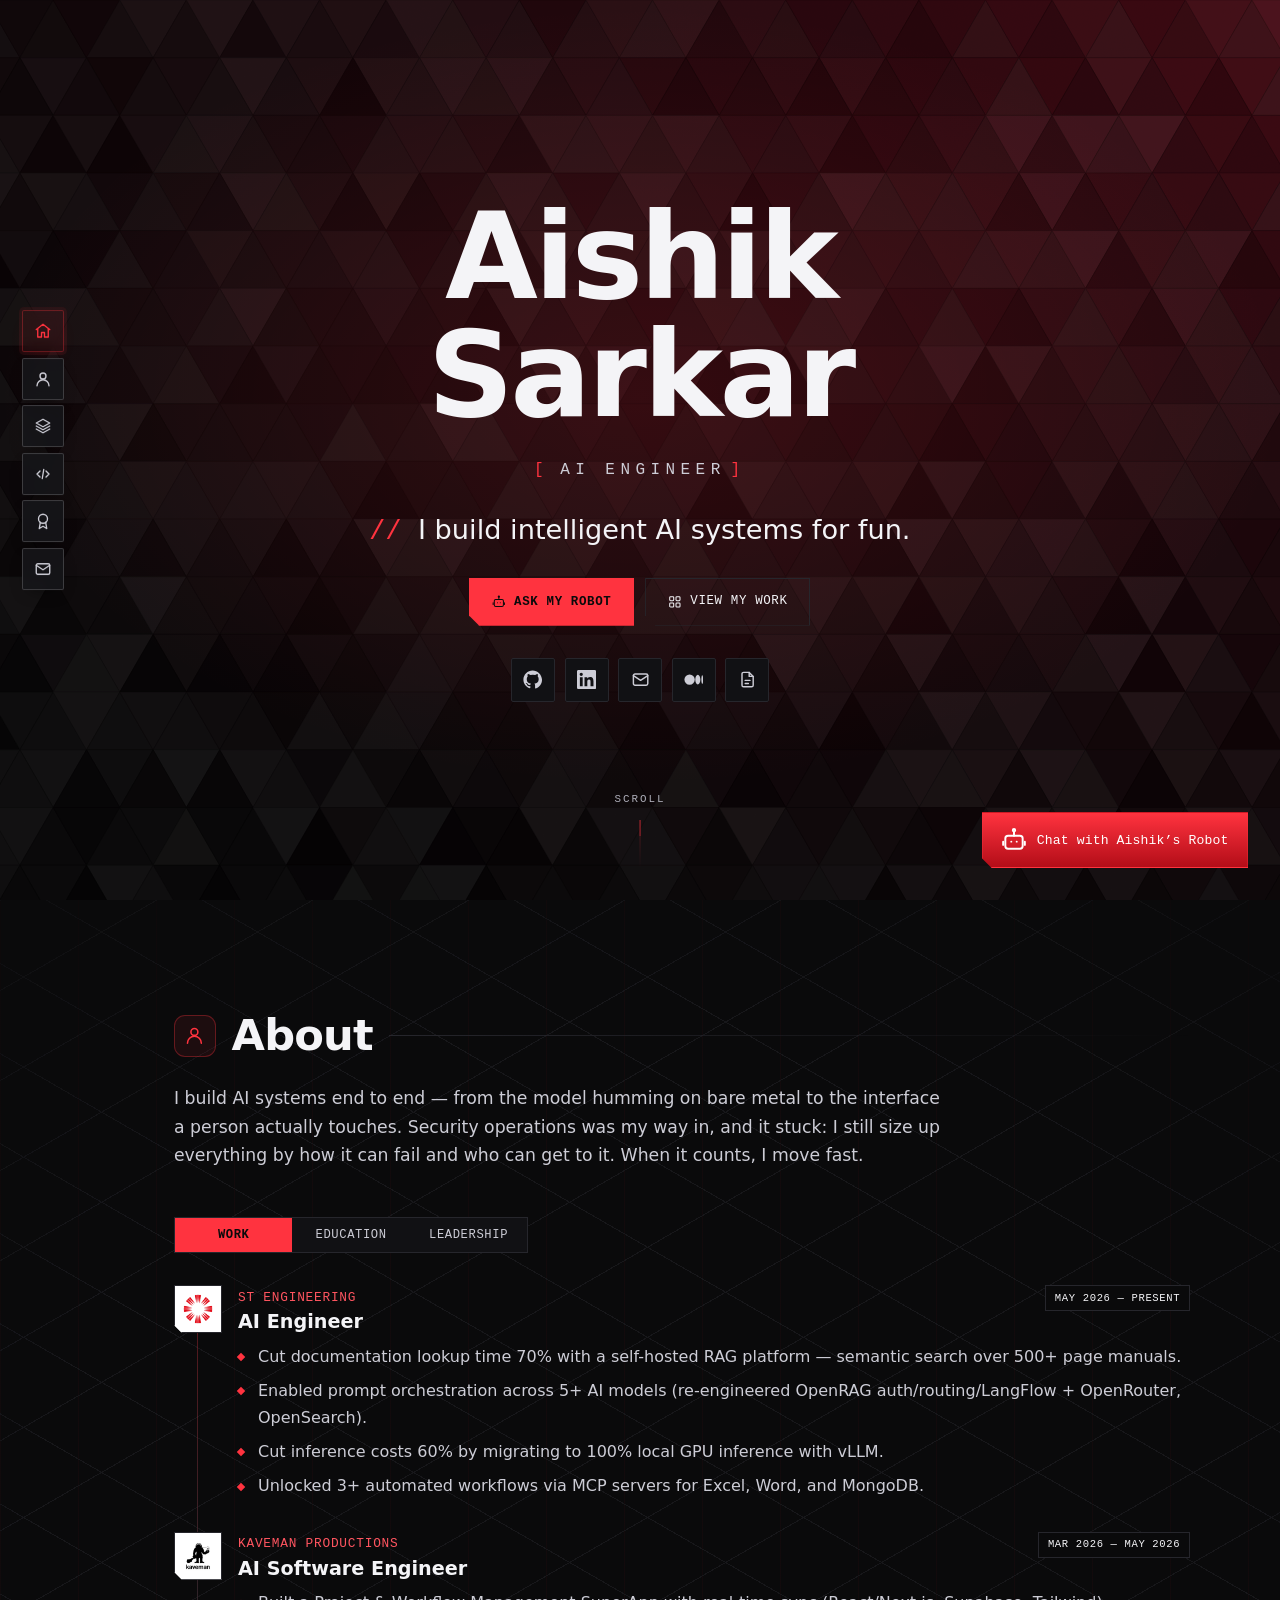
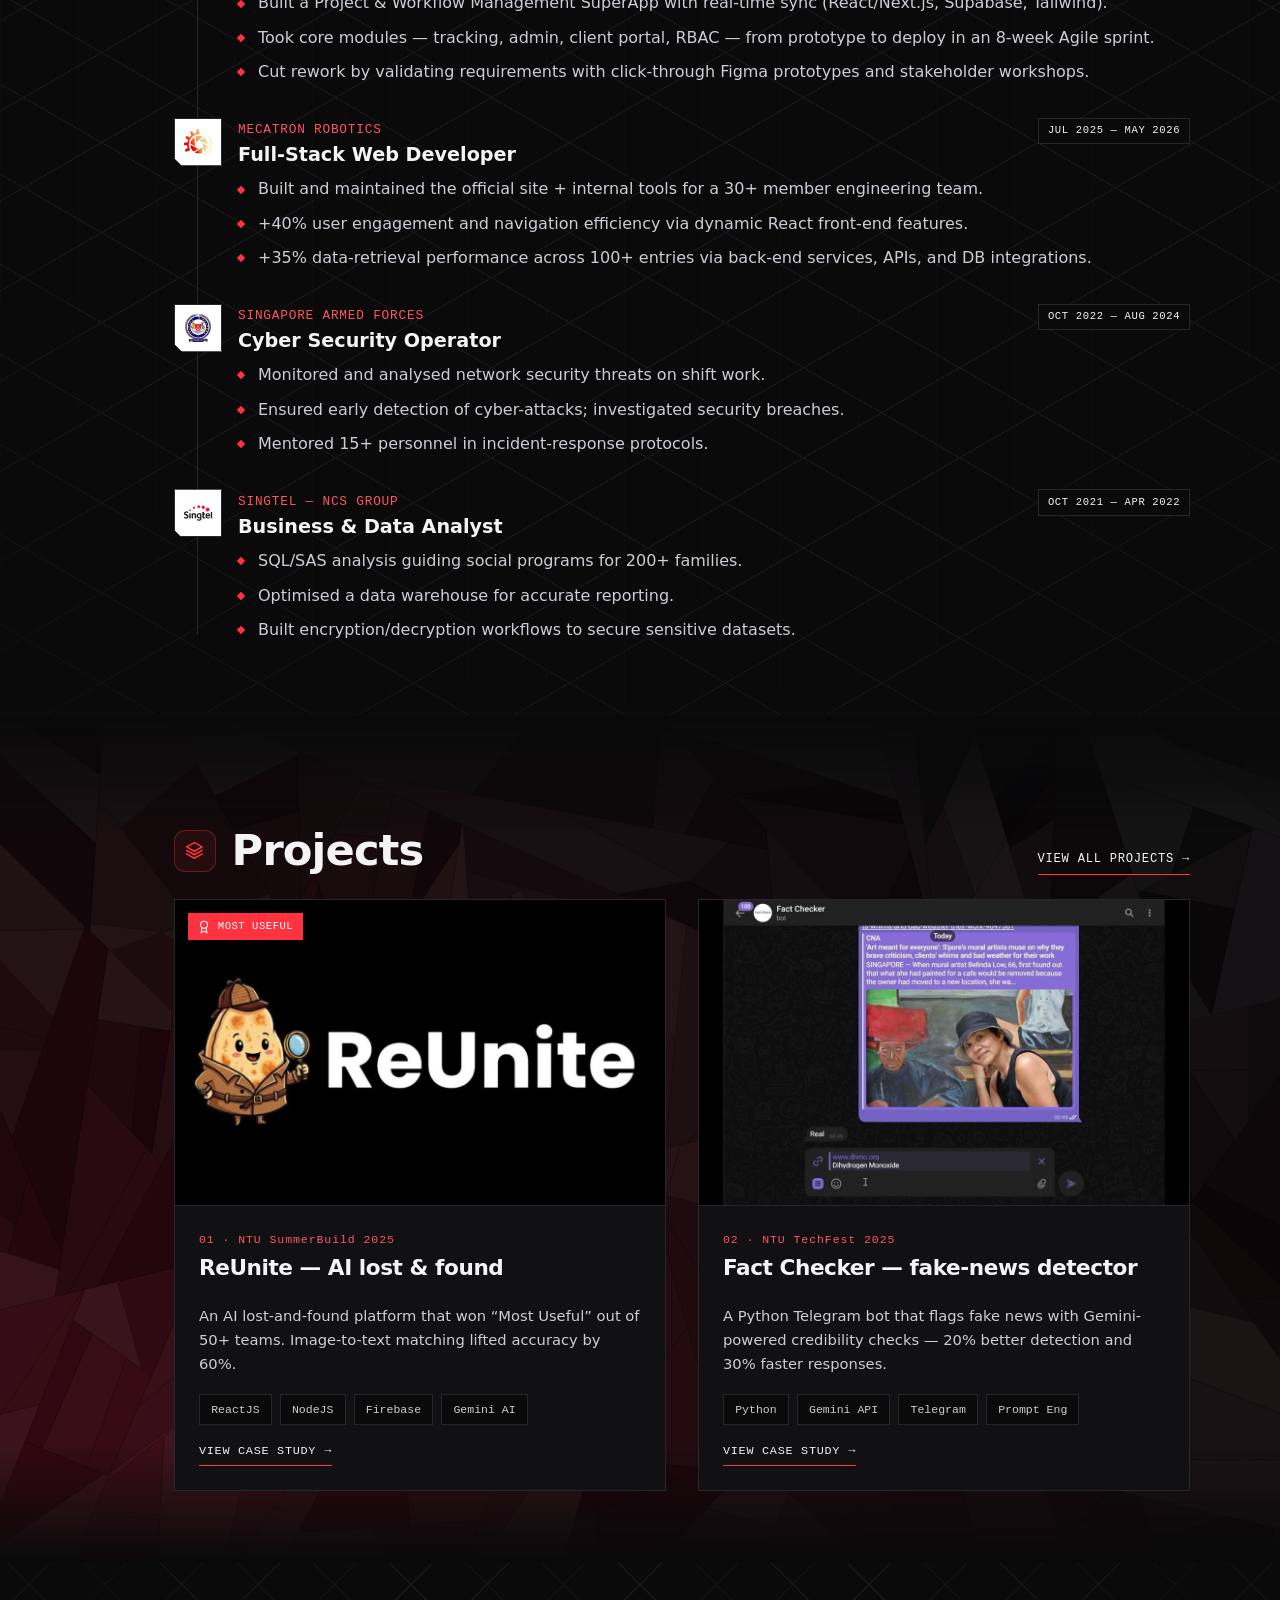
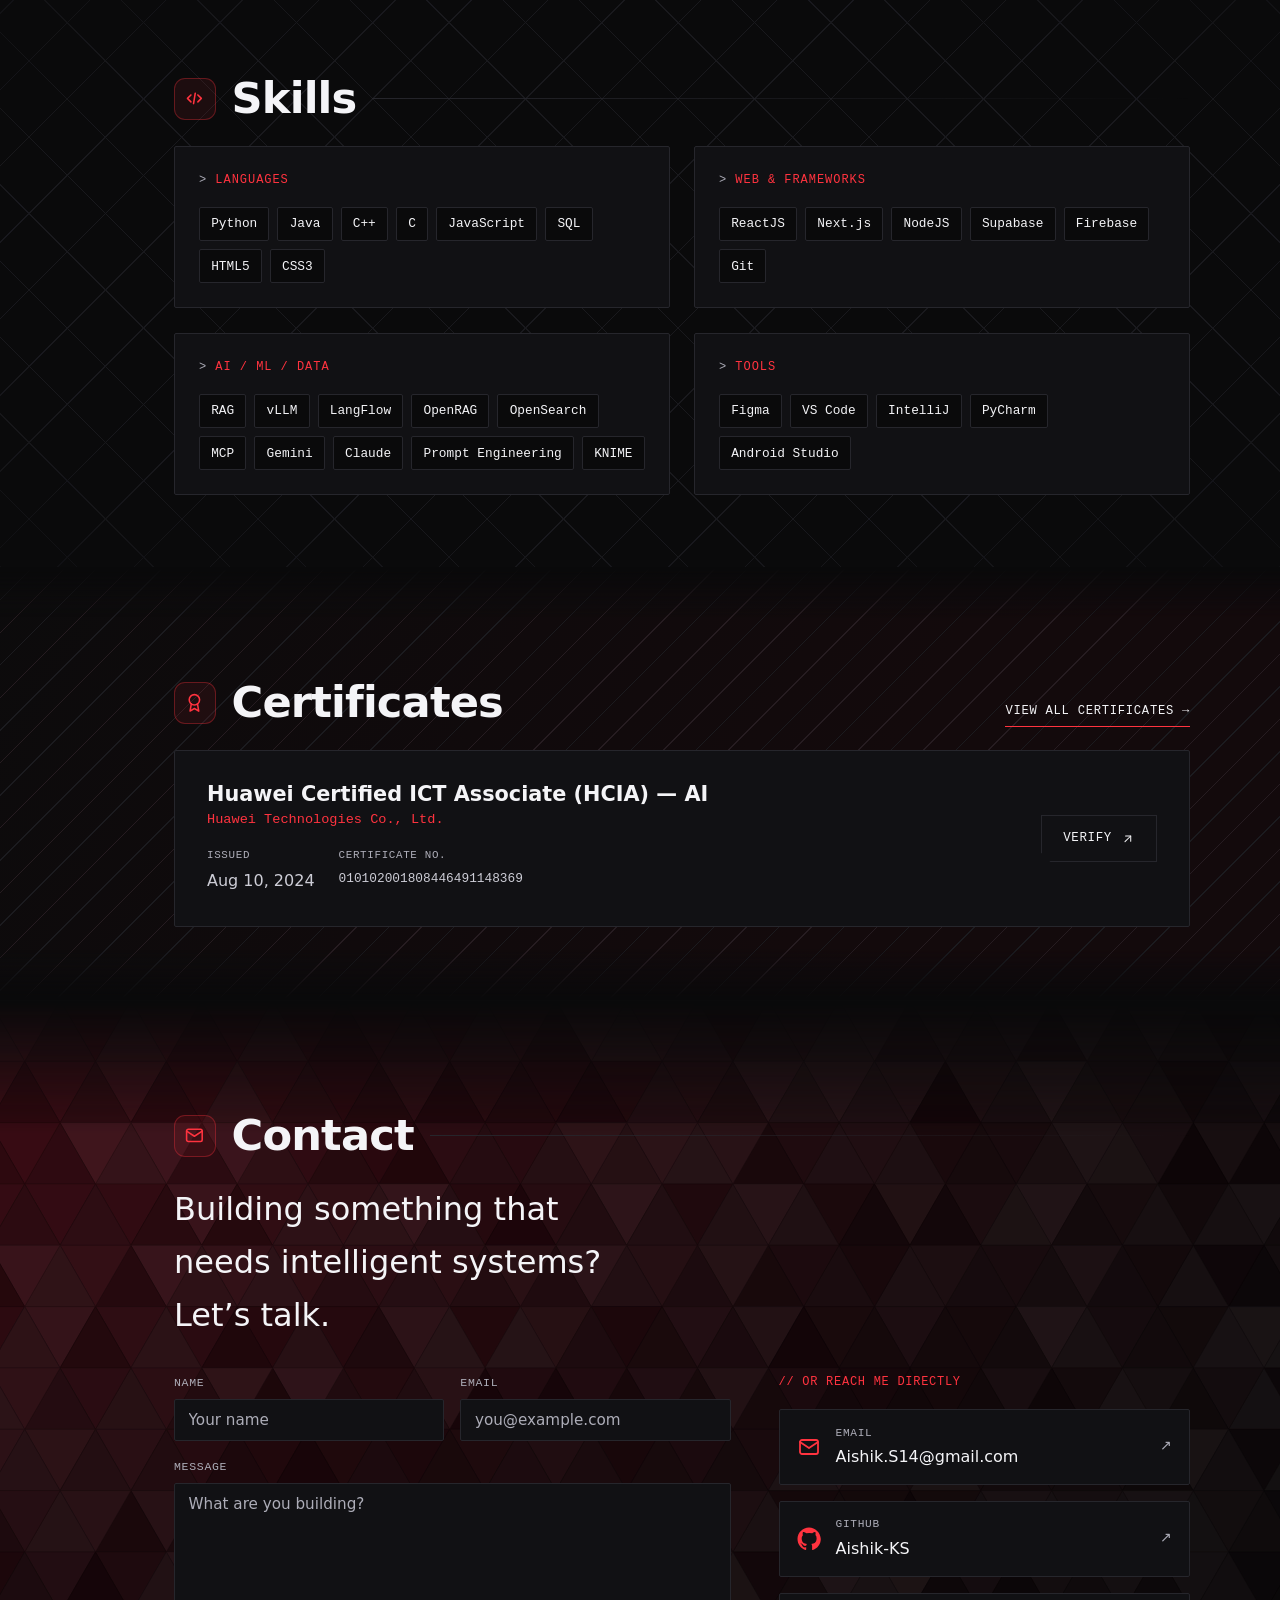
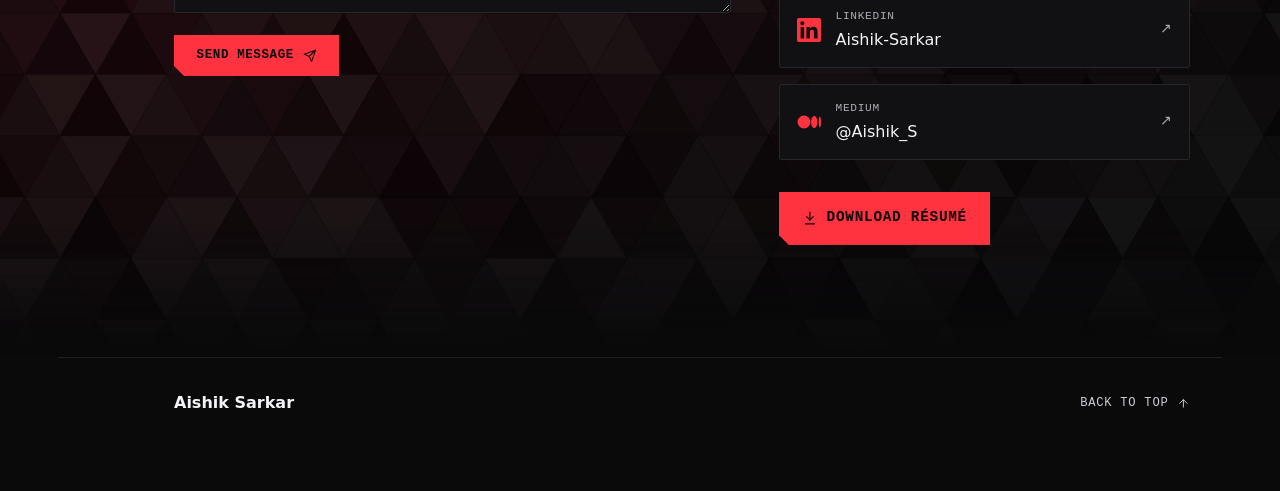
==== commit 2f604ce8: "Website Upload" ====
--- a/index.html
+++ b/index.html
@@ -3,6 +3,16 @@
 <head>
   <meta charset="UTF-8" />
   <meta name="viewport" content="width=device-width, initial-scale=1.0" />
+
+  <!-- ===== Content-Security-Policy (defense-in-depth) =====
+       GitHub Pages can't send real HTTP headers, so this <meta> is the baseline available.
+       Note the meta delivery method silently ignores frame-ancestors/report-uri/sandbox —
+       those need a real header and aren't set anywhere for this static-hosted site.
+       script-src has no 'unsafe-inline': the only scripts are same-origin js/main.js +
+       js/chatbot.js (inline onload/onerror handlers were moved into main.js for this reason).
+       style-src keeps 'unsafe-inline' for the handful of static inline style="" attributes
+       (all in this file, no user input) — much lower risk than inline script. -->
+  <meta http-equiv="Content-Security-Policy" content="default-src 'self'; script-src 'self'; style-src 'self' 'unsafe-inline' https://fonts.googleapis.com; font-src 'self' https://fonts.gstatic.com; img-src 'self' data:; connect-src 'self' https://aishik-bot.ask14112001.workers.dev https://formspree.io; frame-src https://www.youtube-nocookie.com; form-action 'self' https://formspree.io; base-uri 'self'; object-src 'none'" />
 
   <!-- ===== SEO / meta ===== -->
   <!-- Full legal name appears here once for SEO; display name is "Aishik Sarkar" everywhere on the page. -->
@@ -28,7 +38,7 @@
     href="https://fonts.googleapis.com/css2?family=IBM+Plex+Sans:wght@400;500;600&family=JetBrains+Mono:wght@400;500;700&family=Space+Grotesk:wght@500;600;700&display=swap" />
 
   <!-- ===== Styles ===== -->
-  <link rel="stylesheet" href="css/styles.css?v=5" />
+  <link rel="stylesheet" href="css/styles.css?v=14" />
 </head>
 
 <body>
@@ -157,7 +167,7 @@
             </a>
           </li>
           <li>
-            <a class="icon-link" href="mailto:Aishik.S14@gmail.com" aria-label="Email">
+            <a class="icon-link" href="#" data-email-link aria-label="Email">
               <svg class="icon" aria-hidden="true" viewBox="0 0 24 24" fill="none" stroke="currentColor" stroke-width="1.8" stroke-linecap="round" stroke-linejoin="round"><rect x="3" y="5" width="18" height="14" rx="2"/><path d="m3 7 9 6 9-6"/></svg>
             </a>
           </li>
@@ -214,7 +224,7 @@
           <div class="tl-panel reveal" role="tabpanel" id="panel-work" aria-labelledby="tab-work" tabindex="0">
             <ol class="timeline">
               <li class="timeline__item">
-                <span class="timeline__logo" aria-hidden="true"><img src="assets/img/logos/st.png" alt="" onload="this.parentNode.classList.add('has-img')" onerror="this.remove()">ST</span>
+                <span class="timeline__logo" aria-hidden="true"><img src="assets/img/logos/st.png" alt="">ST</span>
                 <div class="timeline__body">
                   <div class="timeline__head"><span class="timeline__org">ST Engineering</span><span class="timeline__date">May 2026 — Present</span></div>
                   <h3 class="timeline__role">AI Engineer</h3>
@@ -227,7 +237,7 @@
                 </div>
               </li>
               <li class="timeline__item">
-                <span class="timeline__logo" aria-hidden="true"><img src="assets/img/logos/kaveman.png" alt="" onload="this.parentNode.classList.add('has-img')" onerror="this.remove()">KP</span>
+                <span class="timeline__logo" aria-hidden="true"><img src="assets/img/logos/kaveman.png" alt="">KP</span>
                 <div class="timeline__body">
                   <div class="timeline__head"><span class="timeline__org">Kaveman Productions</span><span class="timeline__date">Mar 2026 — May 2026</span></div>
                   <h3 class="timeline__role">AI Software Engineer</h3>
@@ -239,7 +249,7 @@
                 </div>
               </li>
               <li class="timeline__item">
-                <span class="timeline__logo" aria-hidden="true"><img src="assets/img/logos/mecatron.png" alt="" onload="this.parentNode.classList.add('has-img')" onerror="this.remove()">MR</span>
+                <span class="timeline__logo" aria-hidden="true"><img src="assets/img/logos/mecatron.png" alt="">MR</span>
                 <div class="timeline__body">
                   <div class="timeline__head"><span class="timeline__org">Mecatron Robotics</span><span class="timeline__date">Jul 2025 — May 2026</span></div>
                   <h3 class="timeline__role">Full-Stack Web Developer</h3>
@@ -251,7 +261,7 @@
                 </div>
               </li>
               <li class="timeline__item">
-                <span class="timeline__logo" aria-hidden="true"><img src="assets/img/logos/saf.png" alt="" onload="this.parentNode.classList.add('has-img')" onerror="this.remove()">SAF</span>
+                <span class="timeline__logo" aria-hidden="true"><img src="assets/img/logos/saf.png" alt="">SAF</span>
                 <div class="timeline__body">
                   <div class="timeline__head"><span class="timeline__org">Singapore Armed Forces</span><span class="timeline__date">Oct 2022 — Aug 2024</span></div>
                   <h3 class="timeline__role">Cyber Security Operator</h3>
@@ -263,7 +273,7 @@
                 </div>
               </li>
               <li class="timeline__item">
-                <span class="timeline__logo" aria-hidden="true"><img src="assets/img/logos/singtel.png" alt="" onload="this.parentNode.classList.add('has-img')" onerror="this.remove()">NCS</span>
+                <span class="timeline__logo" aria-hidden="true"><img src="assets/img/logos/singtel.png" alt="">NCS</span>
                 <div class="timeline__body">
                   <div class="timeline__head"><span class="timeline__org">Singtel — NCS Group</span><span class="timeline__date">Oct 2021 — Apr 2022</span></div>
                   <h3 class="timeline__role">Business &amp; Data Analyst</h3>
@@ -281,7 +291,7 @@
           <div class="tl-panel reveal" role="tabpanel" id="panel-edu" aria-labelledby="tab-edu" tabindex="0" hidden>
             <ol class="timeline">
               <li class="timeline__item">
-                <span class="timeline__logo" aria-hidden="true"><img src="assets/img/logos/ntu.png" alt="" onload="this.parentNode.classList.add('has-img')" onerror="this.remove()">NTU</span>
+                <span class="timeline__logo" aria-hidden="true"><img src="assets/img/logos/ntu.png" alt="">NTU</span>
                 <div class="timeline__body">
                   <div class="timeline__head"><span class="timeline__org">Nanyang Technological University</span><span class="timeline__date">Aug 2024 — Jun 2028</span></div>
                   <h3 class="timeline__role">BComp (Hons), Computer Science</h3>
@@ -293,7 +303,7 @@
                 </div>
               </li>
               <li class="timeline__item">
-                <span class="timeline__logo" aria-hidden="true"><img src="assets/img/logos/sp.png" alt="" onload="this.parentNode.classList.add('has-img')" onerror="this.remove()">SP</span>
+                <span class="timeline__logo" aria-hidden="true"><img src="assets/img/logos/sp.png" alt="">SP</span>
                 <div class="timeline__body">
                   <div class="timeline__head"><span class="timeline__org">Singapore Polytechnic</span><span class="timeline__date">Aug 2019 — Apr 2022</span></div>
                   <h3 class="timeline__role">Diploma, Computer Engineering</h3>
@@ -311,7 +321,7 @@
           <div class="tl-panel reveal" role="tabpanel" id="panel-lead" aria-labelledby="tab-lead" tabindex="0" hidden>
             <ol class="timeline">
               <li class="timeline__item">
-                <span class="timeline__logo" aria-hidden="true"><img src="assets/img/logos/dlw.png?v=3" alt="" onload="this.parentNode.classList.add('has-img')" onerror="this.remove()">DLW</span>
+                <span class="timeline__logo" aria-hidden="true"><img src="assets/img/logos/dlw.png?v=3" alt="">DLW</span>
                 <div class="timeline__body">
                   <div class="timeline__head"><span class="timeline__org">NTU Deep Learning Week 2027</span><span class="timeline__date">May 2026 — Present</span></div>
                   <h3 class="timeline__role">Deputy President</h3>
@@ -323,7 +333,7 @@
                 </div>
               </li>
               <li class="timeline__item">
-                <span class="timeline__logo" aria-hidden="true"><img src="assets/img/logos/dlw.png?v=3" alt="" onload="this.parentNode.classList.add('has-img')" onerror="this.remove()">DLW</span>
+                <span class="timeline__logo" aria-hidden="true"><img src="assets/img/logos/dlw.png?v=3" alt="">DLW</span>
                 <div class="timeline__body">
                   <div class="timeline__head"><span class="timeline__org">NTU Deep Learning Week 2026</span><span class="timeline__date">Aug 2025 — May 2026</span></div>
                   <h3 class="timeline__role">Academics Division</h3>
@@ -335,7 +345,7 @@
                 </div>
               </li>
               <li class="timeline__item">
-                <span class="timeline__logo" aria-hidden="true"><img src="assets/img/logos/mlda.png" alt="" onload="this.parentNode.classList.add('has-img')" onerror="this.remove()">MLDA</span>
+                <span class="timeline__logo" aria-hidden="true"><img src="assets/img/logos/mlda.png" alt="">MLDA</span>
                 <div class="timeline__body">
                   <div class="timeline__head"><span class="timeline__org">NTU Machine Learning &amp; Data Analytics</span><span class="timeline__date">Aug 2025 — May 2026</span></div>
                   <h3 class="timeline__role">Community Projects</h3>
@@ -347,7 +357,7 @@
                 </div>
               </li>
               <li class="timeline__item">
-                <span class="timeline__logo" aria-hidden="true"><img src="assets/img/logos/infocomm.png" alt="" onload="this.parentNode.classList.add('has-img')" onerror="this.remove()">IC</span>
+                <span class="timeline__logo" aria-hidden="true"><img src="assets/img/logos/infocomm.png" alt="">IC</span>
                 <div class="timeline__body">
                   <div class="timeline__head"><span class="timeline__org">SP Infocomm Club</span><span class="timeline__date">Apr 2020 — Sep 2021</span></div>
                   <h3 class="timeline__role">Head of Events</h3>
@@ -496,7 +506,7 @@
             <div><dt>Certificate No.</dt><dd class="cert__num">010102001808446491148369</dd></div>
           </dl>
         </div>
-        <a class="btn btn--ghost cert__verify" href="http://support.huawei.com/learning/verifycertificate" target="_blank" rel="noopener noreferrer">
+        <a class="btn btn--ghost cert__verify" href="https://support.huawei.com/learning/verifycertificate" target="_blank" rel="noopener noreferrer">
           Verify
           <svg class="icon" aria-hidden="true" viewBox="0 0 24 24" fill="none" stroke="currentColor" stroke-width="1.8" stroke-linecap="round" stroke-linejoin="round"><path d="M7 17 17 7"/><path d="M8 7h9v9"/></svg>
         </a>
@@ -517,10 +527,15 @@
         <p class="contact__lead">Building something that needs intelligent systems? Let&rsquo;s talk.</p>
 
         <div class="contact__cols">
-          <!-- Static-host friendly: this form opens the visitor's mail app with the
-               message prefilled (see initContactForm in js/main.js). To deliver straight
-               to an inbox instead, point the <form action> at a Formspree endpoint. -->
-          <form class="cform" data-cform novalidate>
+          <!-- Delivers to Formspree via a custom fetch() handler (initContactForm in
+               js/main.js) — plain POST + Accept:application/json, same mechanism as
+               Formspree's own AJAX endpoint, no external script/CDN dependency (this
+               site's CSP only trusts same-origin scripts). The action/method below are
+               a progressive-enhancement fallback: if JS fails to load, the browser
+               still natively POSTs here. If Formspree ever errors/times out, the form
+               falls back to opening the visitor's own mail app with the message
+               prefilled instead — a message is never just lost either way. -->
+          <form class="cform" data-cform novalidate action="https://formspree.io/f/xljrbogp" method="POST">
             <div class="cform__row">
               <label class="cform__field">
                 <span class="cform__label">Name</span>
@@ -545,10 +560,10 @@
           <div class="contact__direct">
             <p class="contact__direct-label">// or reach me directly</p>
             <div class="contact__grid">
-              <a class="contact__link" href="mailto:Aishik.S14@gmail.com">
+              <a class="contact__link" href="#" data-email-link>
             <svg class="icon" aria-hidden="true" viewBox="0 0 24 24" fill="none" stroke="currentColor" stroke-width="1.8" stroke-linecap="round" stroke-linejoin="round"><rect x="3" y="5" width="18" height="14" rx="2"/><path d="m3 7 9 6 9-6"/></svg>
             <span class="contact__link-key">Email</span>
-            <span class="contact__link-val">Aishik.S14@gmail.com</span>
+            <span class="contact__link-val" data-email-text>Loading…</span>
           </a>
           <a class="contact__link" href="https://github.com/Aishik-KS" target="_blank" rel="noopener noreferrer">
             <svg class="icon" aria-hidden="true" viewBox="0 0 24 24" fill="currentColor"><path d="M12 .5C5.7.5.5 5.7.5 12c0 5.1 3.3 9.4 7.9 10.9.6.1.8-.3.8-.6v-2c-3.2.7-3.9-1.5-3.9-1.5-.5-1.3-1.3-1.7-1.3-1.7-1.1-.7.1-.7.1-.7 1.2.1 1.8 1.2 1.8 1.2 1 1.8 2.7 1.3 3.4 1 .1-.8.4-1.3.7-1.6-2.6-.3-5.3-1.3-5.3-5.7 0-1.3.5-2.3 1.2-3.1-.1-.3-.5-1.5.1-3.1 0 0 1-.3 3.3 1.2a11.5 11.5 0 0 1 6 0C17.3 4.7 18.3 5 18.3 5c.6 1.6.2 2.8.1 3.1.8.8 1.2 1.8 1.2 3.1 0 4.4-2.7 5.4-5.3 5.7.4.4.8 1.1.8 2.2v3.3c0 .3.2.7.8.6 4.6-1.5 7.9-5.8 7.9-10.9C23.5 5.7 18.3.5 12 .5Z"/></svg>
@@ -586,9 +601,9 @@
   </footer>
 
   <!-- ============================================================= -->
-  <!-- AISHIK'S ROBOT — client-side assistant (floating chat widget). -->
-  <!-- Answers are matched against a built-in knowledge base in       -->
-  <!-- js/chatbot.js — no backend, no API keys, works offline.        -->
+  <!-- AISHIK'S ROBOT — floating chat widget (js/chatbot.js).         -->
+  <!-- LLM-backed via a Cloudflare Worker proxy (chatbot-proxy/) that -->
+  <!-- holds the API key server-side — see chatbot-proxy/README.md.  -->
   <!-- ============================================================= -->
   <div class="chat" id="chat">
     <button class="chat__fab" type="button" data-chat-toggle aria-label="Open Aishik's Robot" aria-expanded="false" aria-controls="chat-panel">
@@ -622,11 +637,10 @@
           <svg viewBox="0 0 24 24" fill="none" stroke="currentColor" stroke-width="1.9" stroke-linecap="round" stroke-linejoin="round"><path d="M22 2 11 13"/><path d="M22 2 15 22l-4-9-9-4 20-7Z"/></svg>
         </button>
       </form>
-      <p class="chat__disclaimer">Offline assistant · answers from Aishik&rsquo;s profile</p>
     </div>
   </div>
 
-  <script src="js/main.js"></script>
-  <script src="js/chatbot.js?v=4"></script>
+  <script src="js/main.js?v=2"></script>
+  <script src="js/chatbot.js?v=7"></script>
 </body>
 </html>
--- a/css/styles.css
+++ b/css/styles.css
@@ -32,9 +32,9 @@
   --hairline-soft: #1d1d22;
 
   /* Text */
-  --text:          #f2f2f5;
-  --text-muted:    #9a9aa4;
-  --text-faint:    #6c6c76;
+  --text:          #f4f4f7;
+  --text-muted:    #cdcdd6;   /* secondary/body text — lightened for readability */
+  --text-faint:    #adadb8;   /* labels, dates, inactive nav icons — lightened */
 
   /* Red — deliberate accent. Signal red for interaction, deep crimson for depth. */
   --red:           #ff333f;
@@ -318,17 +318,21 @@
   grid-template-columns: 42px auto;
   align-items: center;
   gap: 0.5rem;
-  color: var(--text-faint);
+  color: var(--text-muted);
   transition: color var(--dur) var(--ease);
 }
-/* Icon tile — always visible; this is the icon-forward nav. */
+/* Icon tile — always visible; this is the icon-forward nav. Brightened so the
+   rail reads clearly against the busy animated background instead of blending
+   into it: a more opaque tile, a lighter (not just hairline-dark) border, and a
+   resting drop shadow that lifts it off the page even before hover/active. */
 .sidenav__icon {
   display: grid;
   place-items: center;
   width: 42px; height: 42px;
-  border: 1px solid var(--hairline);
+  border: 1px solid rgba(244, 244, 247, 0.18);
   border-radius: var(--radius);
-  background: rgba(17, 17, 20, 0.6);
+  background: rgba(22, 22, 26, 0.88);
+  box-shadow: 0 6px 18px -9px rgba(0, 0, 0, 0.8);
   -webkit-backdrop-filter: blur(6px);
           backdrop-filter: blur(6px);
   transition: border-color var(--dur) var(--ease), color var(--dur) var(--ease),
@@ -380,6 +384,51 @@
   color: var(--red);
   border-color: var(--red-line);
   background: var(--red-tint);
+}
+
+/* ---------- Side-nav load intro ----------
+   On first paint, each item briefly lights up as if hovered — the icon tile
+   flashes and the label peeks out — in a staggered top-to-bottom wave, so the
+   rail announces itself to first-time visitors. Plays once per page load; no
+   fill-mode, so hover/active behaviour is untouched afterwards. Neutralised
+   under prefers-reduced-motion by the global block in §17. */
+.sidenav__link:not(.is-active) .sidenav__icon { animation: navIntroIcon 1.5s var(--ease); }
+.sidenav__label { animation: navIntroLabel 1.7s var(--ease); }
+
+.sidenav__list li:nth-child(1) .sidenav__icon,
+.sidenav__list li:nth-child(1) .sidenav__label { animation-delay: 0.35s; }
+.sidenav__list li:nth-child(2) .sidenav__icon,
+.sidenav__list li:nth-child(2) .sidenav__label { animation-delay: 0.47s; }
+.sidenav__list li:nth-child(3) .sidenav__icon,
+.sidenav__list li:nth-child(3) .sidenav__label { animation-delay: 0.59s; }
+.sidenav__list li:nth-child(4) .sidenav__icon,
+.sidenav__list li:nth-child(4) .sidenav__label { animation-delay: 0.71s; }
+.sidenav__list li:nth-child(5) .sidenav__icon,
+.sidenav__list li:nth-child(5) .sidenav__label { animation-delay: 0.83s; }
+.sidenav__list li:nth-child(6) .sidenav__icon,
+.sidenav__list li:nth-child(6) .sidenav__label { animation-delay: 0.95s; }
+
+/* Icon flashes to its "hovered" look and settles back. */
+@keyframes navIntroIcon {
+  0%, 100% {
+    color: var(--text-faint);
+    border-color: var(--hairline);
+    box-shadow: none;
+    transform: none;
+  }
+  30%, 55% {
+    color: var(--text);
+    border-color: var(--red-line);
+    box-shadow: 0 0 0 3px var(--red-tint), 0 8px 22px -10px var(--red-glow);
+    transform: translateY(-2px);
+  }
+}
+/* Label flies out, holds a beat, then retracts (matches the hover flyout). */
+@keyframes navIntroLabel {
+  0%   { opacity: 0; transform: translateX(-8px); }
+  20%  { opacity: 1; transform: none; }
+  55%  { opacity: 1; transform: none; }
+  100% { opacity: 0; transform: translateX(-8px); }
 }
 
 /* ---------- Mobile nav toggle + drawer (hidden on desktop) ---------- */
@@ -462,11 +511,11 @@
   margin: 0 0 var(--space-3);
 }
 /* Ghost + fill share one grid cell: the (hidden) ghost fixes the box width to the full
-   name, so the streamed fill types in from the left edge of a centered slot — no
-   per-character re-centering, and both wrap identically on small screens. */
+   name, so both wrap identically on small screens. Centered (not left) so a wrapped
+   two-line name ("Aishik" / "Sarkar") reads as a centered heading, not a ragged left edge. */
 .hero__name-box {
   display: inline-grid;
-  text-align: left;
+  text-align: center;
 }
 .hero__name-ghost,
 .hero__name-fill { grid-area: 1 / 1; }
@@ -886,7 +935,7 @@
   background: var(--bg);
   padding: 0.22rem 0.55rem;
 }
-.timeline__role { font-size: 1.2rem; font-weight: 600; margin: 0.3rem 0 0; }
+.timeline__role { font-size: 1.2rem; font-weight: 600; margin: 0; }
 .timeline__points { margin: 0.7rem 0 0; padding: 0; list-style: none; display: flex; flex-direction: column; gap: 0.5rem; }
 .timeline__points li {
   position: relative;
@@ -1327,6 +1376,9 @@
   display: flex; flex-direction: column; gap: 0.7rem;
   padding: var(--space-3) 0.9rem;
 }
+/* Anchor messages to the bottom of the log (chat convention) — collapses the empty
+   gap when there are few messages, and still scrolls normally once it overflows. */
+.chat__log > :first-child { margin-top: auto; }
 .msg {
   max-width: 86%;
   padding: 0.6rem 0.85rem;
@@ -1389,7 +1441,7 @@
 
 .chat__form {
   display: flex; gap: 0.5rem;
-  padding: 0.7rem 0.9rem 0.4rem;
+  padding: 0.7rem 0.9rem;
   border-top: 1px solid var(--hairline);
   background: var(--surface);
 }
@@ -1418,15 +1470,6 @@
 .chat__send:hover { background: var(--red-bright); }
 .chat__send:active { transform: scale(0.94); }
 .chat__send svg { width: 18px; height: 18px; }
-.chat__disclaimer {
-  margin: 0;
-  padding: 0.1rem 0.9rem 0.7rem;
-  background: var(--surface);
-  font-family: var(--font-mono);
-  font-size: 0.62rem;
-  color: var(--text-faint);
-  text-align: center;
-}
 
 /* ---------- Angular chat (matches the site's bevelled-corner motif) ---------- */
 /* Square off every rounded piece... */
@@ -1475,6 +1518,39 @@
   :root { --rail-w: 0px; }
 
   html { scroll-padding-top: 1rem; }
+
+  /* Name/Email were still forced into two cramped columns on narrow phones,
+     clipping the placeholder text — stack them like the Message field. */
+  .cform__row { grid-template-columns: 1fr; }
+
+  /* ---- Centre content on mobile (hero was already centred) ---- */
+  .section__head { flex-direction: column; text-align: center; }
+  .section__rule { display: none; }
+  .section__intro { margin-left: auto; margin-right: auto; text-align: center; }
+  .seg { margin-left: auto; margin-right: auto; }
+  .section-head { flex-direction: column; align-items: center; text-align: center; }
+  .tags { justify-content: center; }
+  .pcard { text-align: center; }
+  .pcard__link { align-self: center; }
+  .skill-group { text-align: center; }
+  .skill-group__tags { justify-content: center; }
+  .cert { flex-direction: column; text-align: center; }
+  .cert__meta { justify-content: center; }
+  .contact__lead { margin-left: auto; margin-right: auto; text-align: center; }
+  .contact__direct { text-align: center; }
+  .cform__submit { margin-left: auto; margin-right: auto; }
+  .footer { flex-direction: column; text-align: center; justify-content: center; }
+
+  /* ---- About/Experience timeline: stack logo above the role, bullets below ----
+     The desktop layout is a 2-col grid (logo | body) with a vertical spine tying
+     the logo tiles together. On mobile each entry stacks into one centred column
+     instead: logo on top, then org/date/role, then the bullet list. The spine is
+     tied to the logo's left-column position so it no longer applies once stacked. */
+  .timeline::before { display: none; }
+  .timeline__item { grid-template-columns: 1fr; justify-items: center; text-align: center; gap: 0.7rem; }
+  .timeline__logo { width: 56px; height: 56px; font-size: 0.78rem; }
+  .timeline__head { flex-direction: column; align-items: center; gap: 0.35rem; }
+  .timeline__points { text-align: left; max-width: 34ch; margin: 0.7rem auto 0; }
 
   .hero,
   .section,
@@ -1561,15 +1637,23 @@
   /* Push the back-link (subpages) clear of the fixed top-left menu button. */
   .back-link { margin-top: 3rem; }
 
+  /* At the bottom of the page the footer's "Back to top" link sat directly under
+     the fixed chat launcher — pad the footer so it always clears the 56px FAB. */
+  .footer { padding-bottom: calc(var(--space-3) + 56px + var(--space-3)); }
+
   /* Chat launcher sits bottom-right; panel grows toward full width. */
   .chat { right: var(--space-3); bottom: var(--space-3); }
   /* Round launcher on mobile (no room for the label pill). */
-  .chat__fab { grid-template-columns: 26px; width: 56px; padding: 0; justify-items: center; }
+  .chat__fab { grid-template-columns: 26px; width: 56px; padding: 0; justify-items: center; justify-content: center; }
   .chat__fab::after { display: none; }
-  /* Near-full-width, taller sheet so the greeting + suggestions aren't clipped. */
+  /* Full-width sheet with equal side margins, anchored above the launcher. */
   .chat__panel {
-    width: calc(100vw - 2 * var(--space-3));
-    height: min(78dvh, 620px);
+    position: fixed;
+    left: var(--space-3);
+    right: var(--space-3);
+    width: auto;
+    bottom: calc(var(--space-3) + 56px + 14px);   /* clear the 56px launcher */
+    height: min(74dvh, 520px);
   }
 }
 
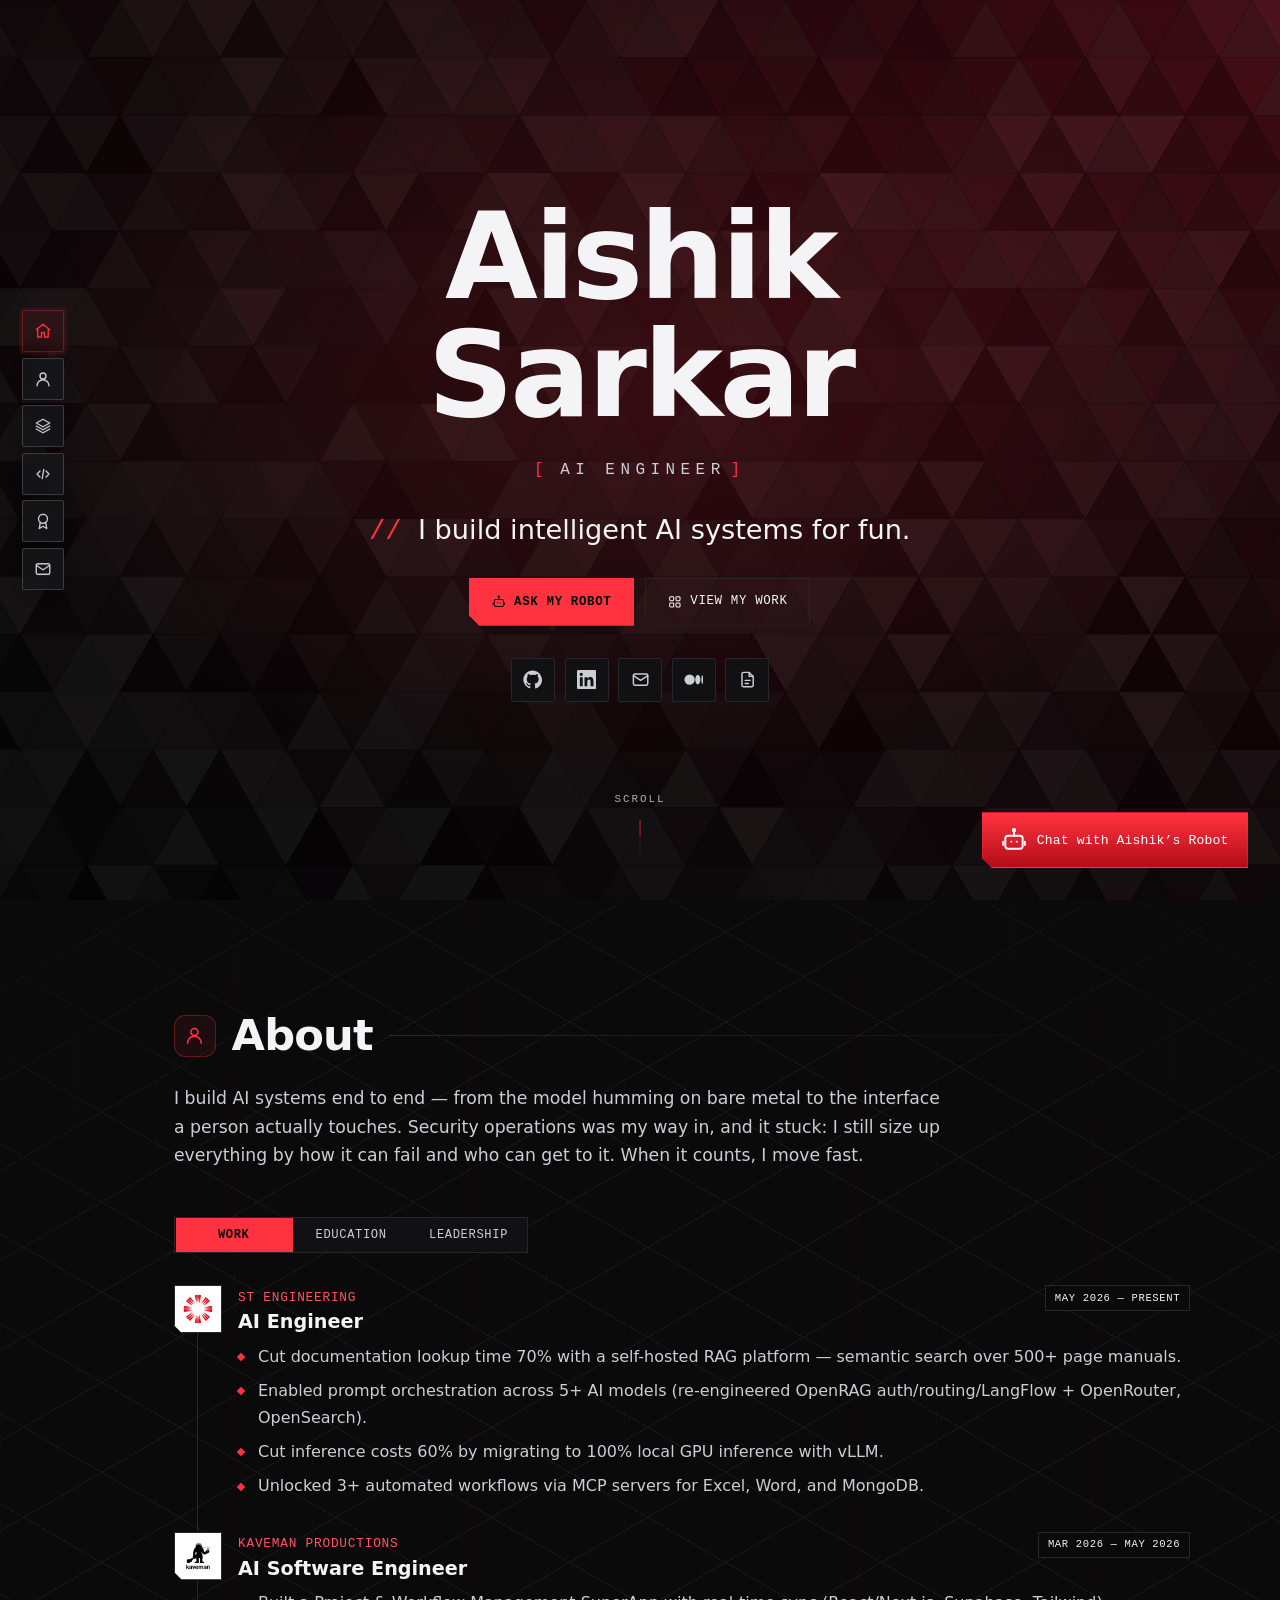
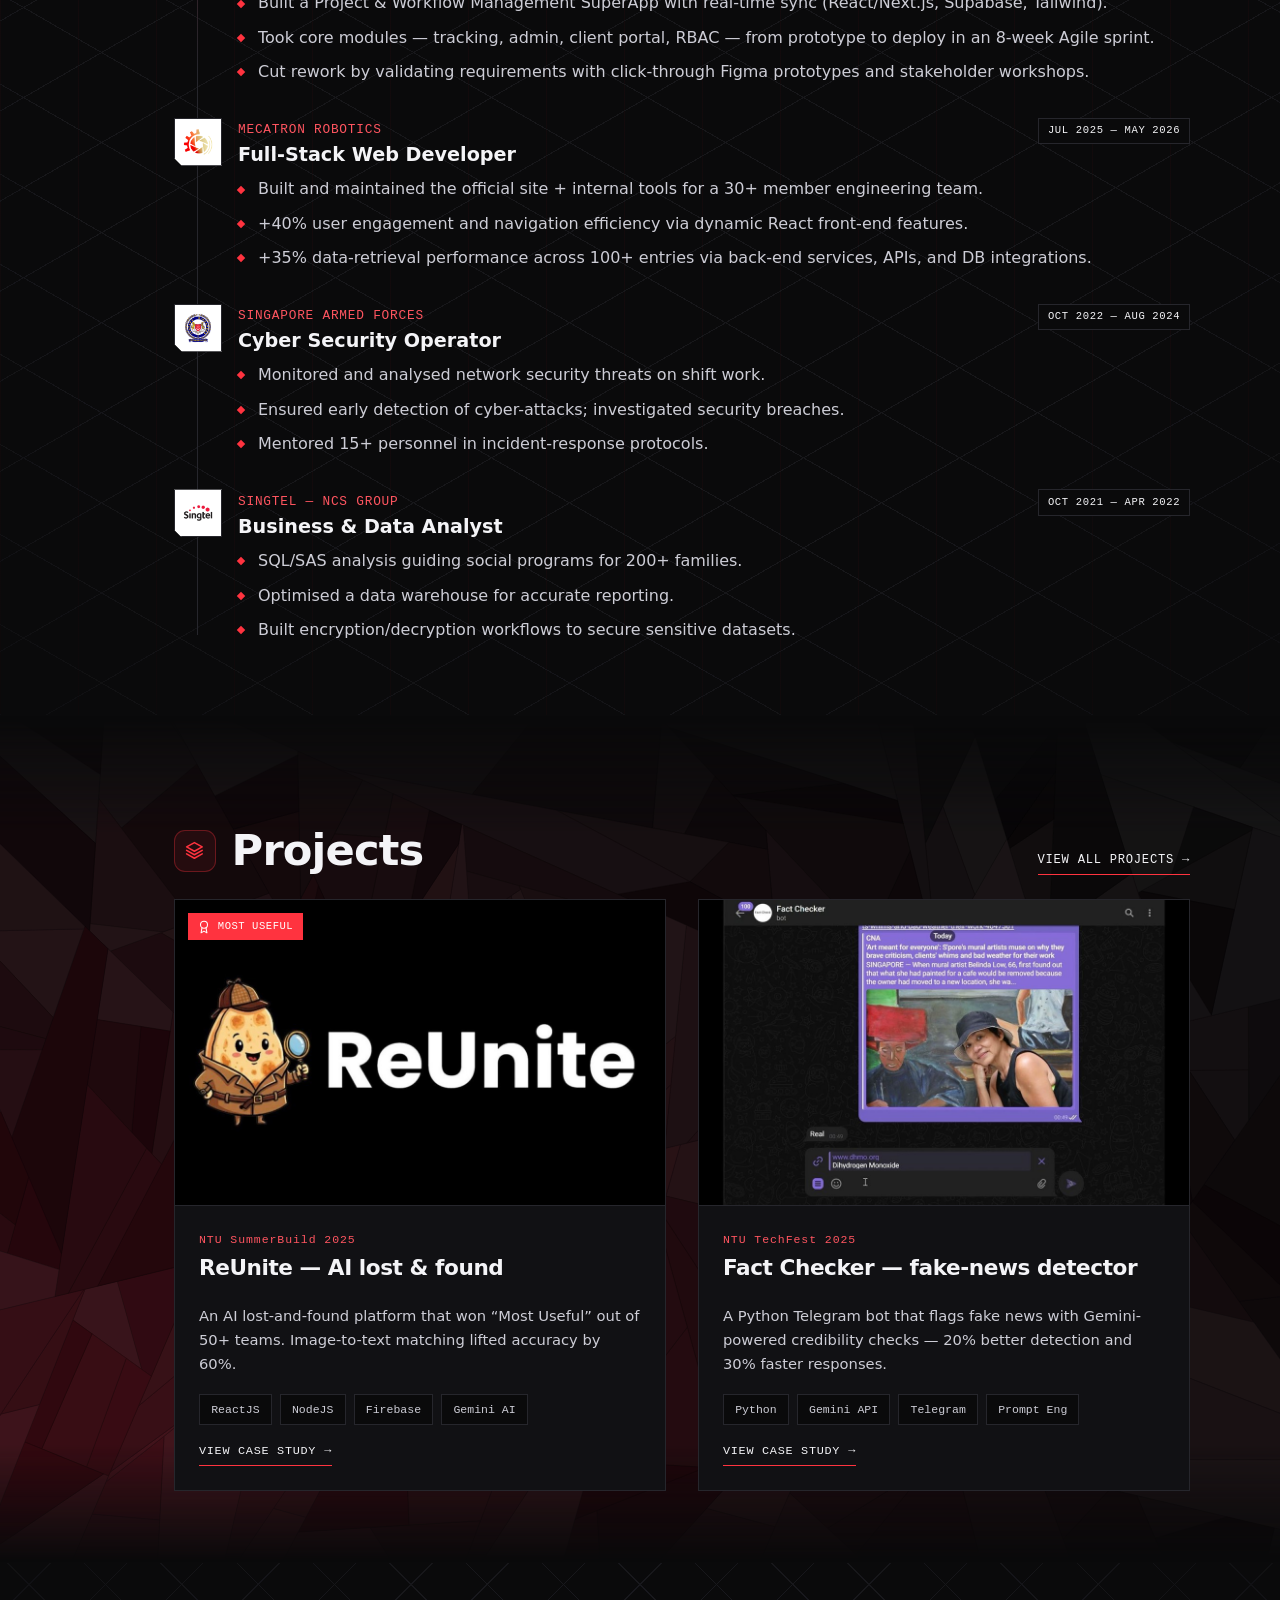
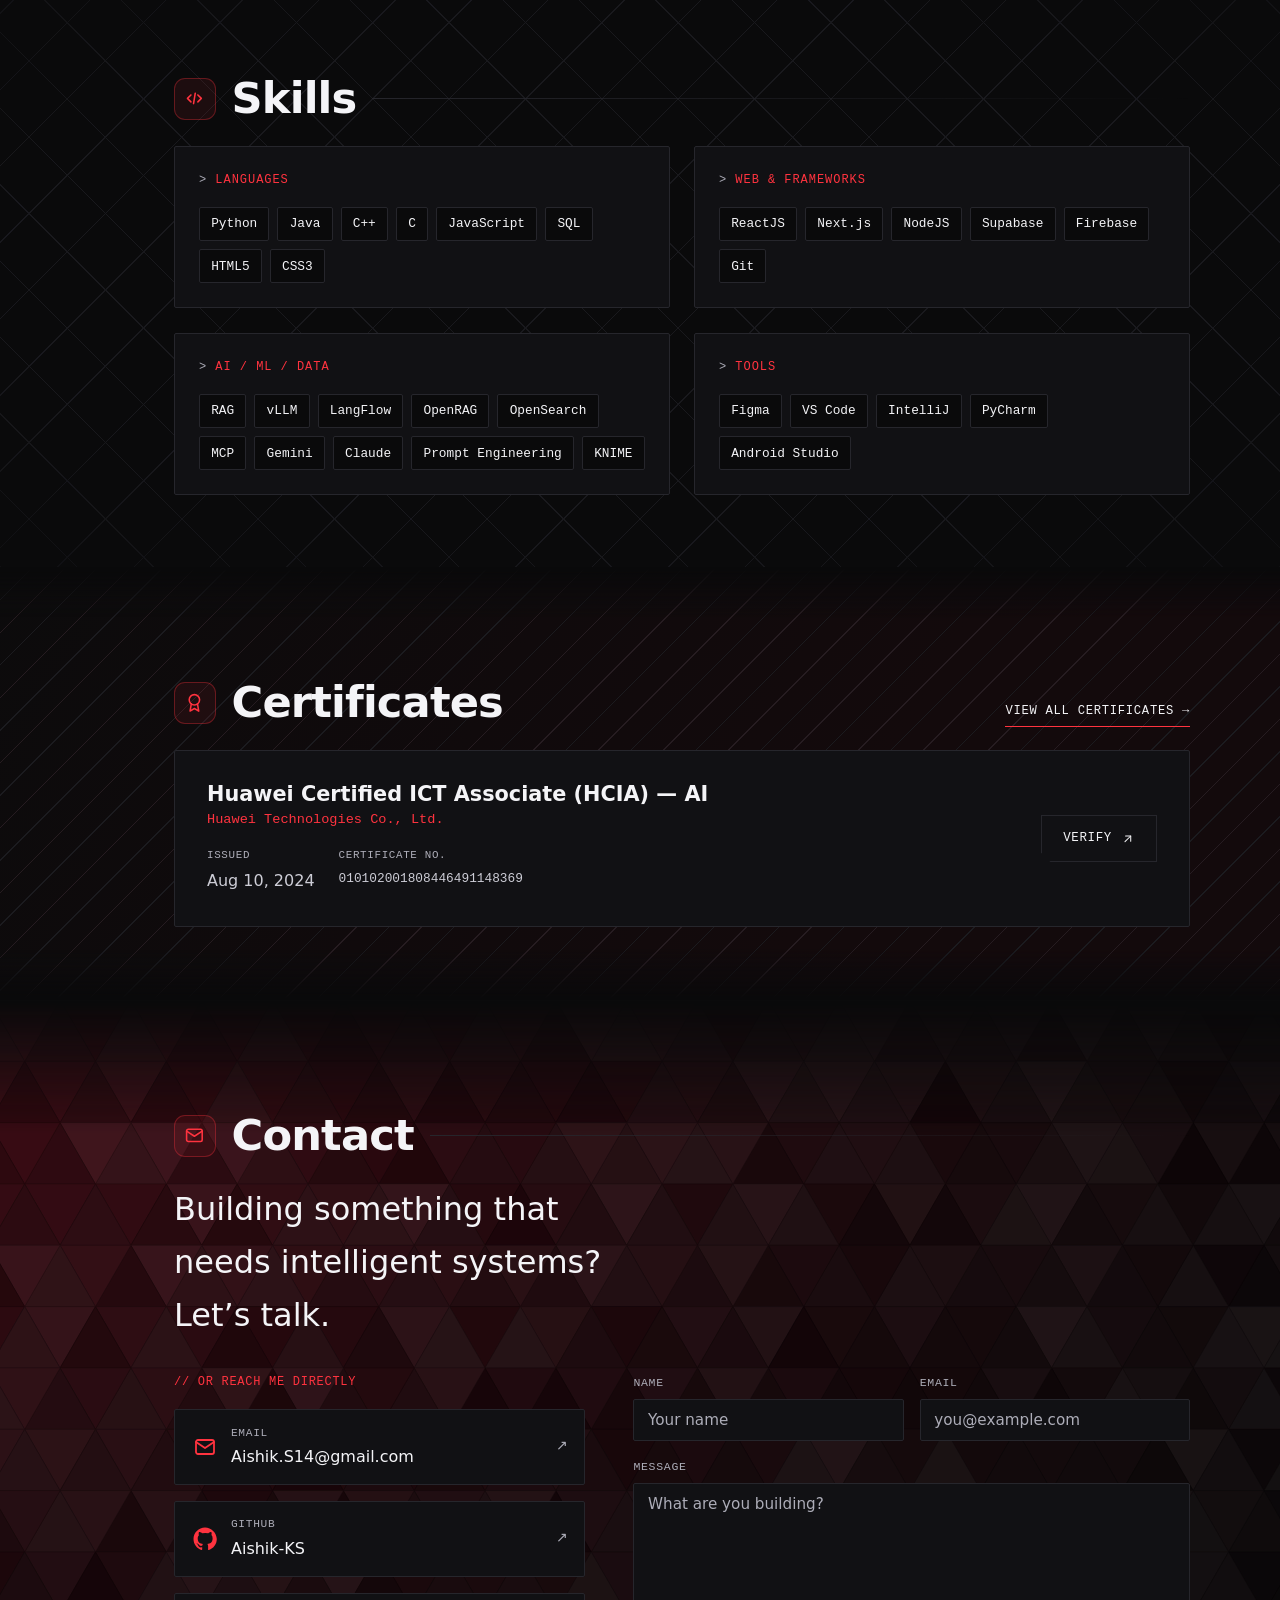
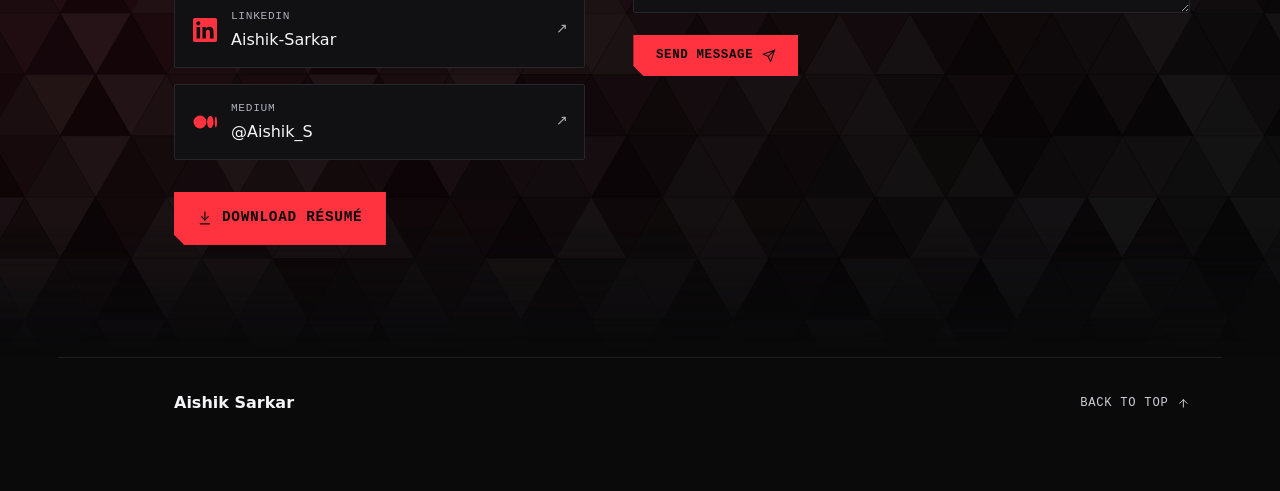
==== commit bfa63250: "Website Upload" ====
--- a/index.html
+++ b/index.html
@@ -38,7 +38,7 @@
     href="https://fonts.googleapis.com/css2?family=IBM+Plex+Sans:wght@400;500;600&family=JetBrains+Mono:wght@400;500;700&family=Space+Grotesk:wght@500;600;700&display=swap" />
 
   <!-- ===== Styles ===== -->
-  <link rel="stylesheet" href="css/styles.css?v=14" />
+  <link rel="stylesheet" href="css/styles.css?v=15" />
 </head>
 
 <body>
@@ -402,8 +402,12 @@
           <span class="section__idx" aria-hidden="true"><svg viewBox="0 0 24 24" fill="none" stroke="currentColor" stroke-width="1.8" stroke-linecap="round" stroke-linejoin="round"><path d="m12 3 9 5-9 5-9-5 9-5Z"/><path d="m3 12 9 5 9-5"/><path d="m3 16 9 5 9-5"/></svg></span>
           <h2 class="section__title">Projects</h2>
         </div>
-        <a class="view-all" href="projects/index.html">View all projects <span aria-hidden="true">→</span></a>
       </div>
+
+      <!-- Sibling of .section-head/.project-grid (not nested) so it can sit
+           inline with the title on desktop but reposition below the cards on
+           mobile via #projects grid areas — no duplicated markup needed. -->
+      <a class="view-all" href="projects/index.html">View all projects <span aria-hidden="true">→</span></a>
 
       <div class="project-grid">
         <!-- ReUnite -->
@@ -413,7 +417,7 @@
             <span class="pcard__award"><svg aria-hidden="true" viewBox="0 0 24 24" fill="none" stroke="currentColor" stroke-width="1.8" stroke-linecap="round" stroke-linejoin="round"><circle cx="12" cy="8" r="6"/><path d="M8.5 13.5 7 22l5-3 5 3-1.5-8.5"/></svg> Most Useful</span>
           </a>
           <div class="pcard__body">
-            <span class="pcard__idx">01 · NTU SummerBuild 2025</span>
+            <span class="pcard__idx">NTU SummerBuild 2025</span>
             <h3 class="pcard__title">ReUnite — AI lost &amp; found</h3>
             <p class="pcard__desc">
               An AI lost-and-found platform that won &ldquo;Most Useful&rdquo; out of 50+ teams.
@@ -432,7 +436,7 @@
             <img src="assets/img/poster-fact-checker.jpg" alt="Preview of the Fact Checker fake-news detector" loading="lazy" />
           </a>
           <div class="pcard__body">
-            <span class="pcard__idx">02 · NTU TechFest 2025</span>
+            <span class="pcard__idx">NTU TechFest 2025</span>
             <h3 class="pcard__title">Fact Checker — fake-news detector</h3>
             <p class="pcard__desc">
               A Python Telegram bot that flags fake news with Gemini-powered credibility checks —
@@ -640,7 +644,7 @@
     </div>
   </div>
 
-  <script src="js/main.js?v=2"></script>
+  <script src="js/main.js?v=3"></script>
   <script src="js/chatbot.js?v=7"></script>
 </body>
 </html>
--- a/css/styles.css
+++ b/css/styles.css
@@ -990,6 +990,16 @@
 }
 .tag:hover { color: var(--red-bright); border-color: var(--red-line); }
 
+/* #projects: title row + "view all" + cards, laid out with named grid
+   placement (not flex/nesting) specifically so "view all" can reposition
+   below the cards on mobile — see the mobile query — without duplicating
+   the link in the markup. Desktop: unchanged from before (title left,
+   link right, same row). */
+#projects { display: grid; grid-template-columns: 1fr auto; column-gap: 1rem; }
+#projects .section-head { grid-column: 1; grid-row: 1; }
+#projects > .view-all { grid-column: 2; grid-row: 1; align-self: end; margin-bottom: var(--space-3); }
+#projects .project-grid { grid-column: 1 / -1; grid-row: 2; }
+
 .project-grid { display: grid; grid-template-columns: repeat(2, 1fr); gap: var(--space-4); }
 .pcard {
   display: flex;
@@ -1150,13 +1160,19 @@
 
 .contact__resume { font-size: 0.9rem; padding: 0.85rem 1.4rem; }
 
-/* Contact: form (left) + direct links (right) */
+/* Contact: direct info/links (left) + form (right). Visual order only —
+   .cform stays first in the markup (keeps the existing tab/reading order for
+   keyboard and screen-reader users); `order` just flips which side each
+   renders on for sighted mouse/trackpad users on wide viewports. Reset back
+   to source order in the mobile query, where it stacks to one column anyway. */
 .contact__cols {
   display: grid;
-  grid-template-columns: 1.15fr 0.85fr;
+  grid-template-columns: 0.85fr 1.15fr;
   gap: var(--space-5);
   align-items: start;
 }
+.contact__cols .cform { order: 2; }
+.contact__cols .contact__direct { order: 1; }
 .contact__direct-label {
   font-family: var(--font-mono);
   font-size: 0.75rem;
@@ -1510,6 +1526,10 @@
   .skills { grid-template-columns: 1fr; }
   .contact__grid { grid-template-columns: 1fr; }
   .contact__cols { grid-template-columns: 1fr; gap: var(--space-4); }
+  /* Stacked single-column here — restore source order (form, then direct
+     links) instead of the desktop-only visual swap above. */
+  .contact__cols .cform { order: 0; }
+  .contact__cols .contact__direct { order: 0; }
   .cform__submit { align-self: stretch; text-align: center; justify-content: center; }
 }
 
@@ -1529,6 +1549,13 @@
   .section__intro { margin-left: auto; margin-right: auto; text-align: center; }
   .seg { margin-left: auto; margin-right: auto; }
   .section-head { flex-direction: column; align-items: center; text-align: center; }
+  /* Projects: "view all" moves below the cards instead of sitting under the
+     title (see the #projects grid-area rules) — single source of markup,
+     just a different grid slot per breakpoint. */
+  #projects { grid-template-columns: 1fr; }
+  #projects .section-head { grid-column: 1; grid-row: 1; }
+  #projects .project-grid { grid-column: 1; grid-row: 2; }
+  #projects > .view-all { grid-column: 1; grid-row: 3; justify-self: center; align-self: auto; margin: var(--space-3) 0 0; }
   .tags { justify-content: center; }
   .pcard { text-align: center; }
   .pcard__link { align-self: center; }
@@ -1547,9 +1574,9 @@
      instead: logo on top, then org/date/role, then the bullet list. The spine is
      tied to the logo's left-column position so it no longer applies once stacked. */
   .timeline::before { display: none; }
-  .timeline__item { grid-template-columns: 1fr; justify-items: center; text-align: center; gap: 0.7rem; }
+  .timeline__item { grid-template-columns: 1fr; justify-items: center; text-align: center; gap: 0.4rem; }
   .timeline__logo { width: 56px; height: 56px; font-size: 0.78rem; }
-  .timeline__head { flex-direction: column; align-items: center; gap: 0.35rem; }
+  .timeline__head { flex-direction: column; align-items: center; gap: 0.2rem; }
   .timeline__points { text-align: left; max-width: 34ch; margin: 0.7rem auto 0; }
 
   .hero,
